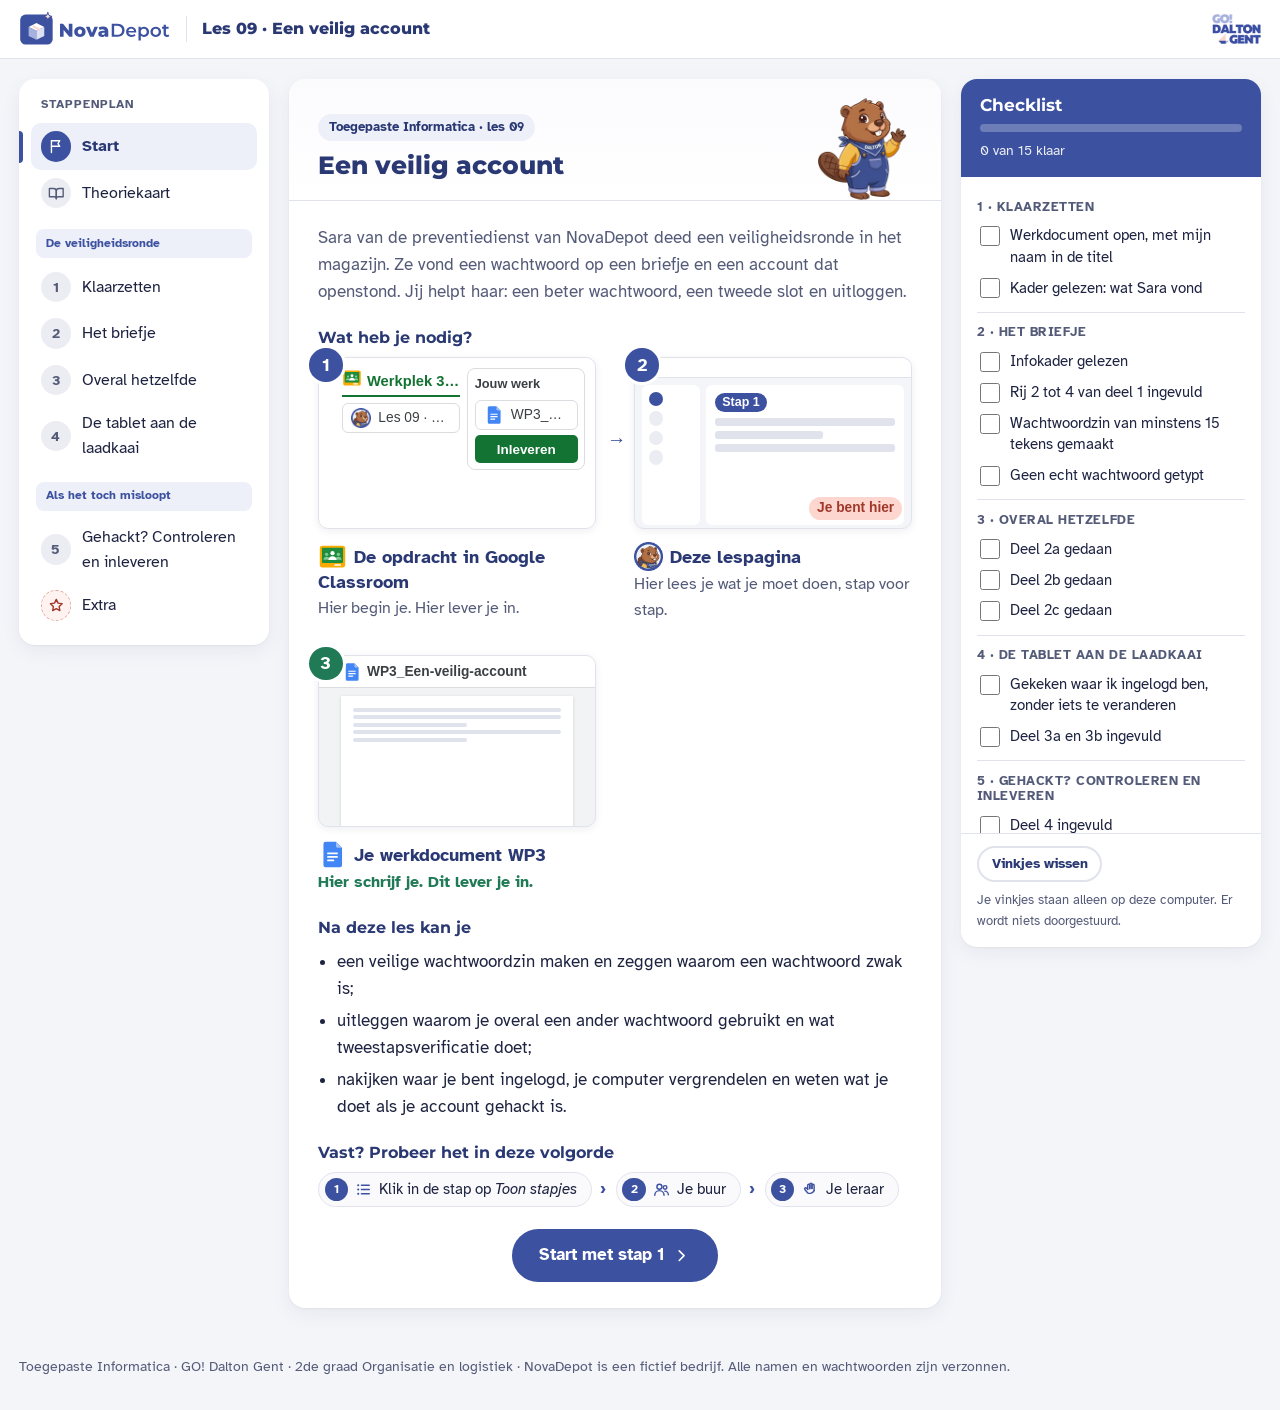
==== index.html @ 4d80589d "Nagelezen: ander voorbeeld van een wachtwoordzin, hebt/bent, tip als Google het wachtwoord opnieuw v" ====
<!DOCTYPE html>
<html lang="nl-BE">
<head>
  <meta charset="UTF-8">
  <meta name="viewport" content="width=device-width, initial-scale=1">
  <title>Lespagina · Les 09 · Een veilig account · NovaDepot</title>
  <link rel="icon" href="assets/logos/lespagina-icon.png" type="image/png">
  <link rel="stylesheet" href="css/style.css">
</head>
<body data-storage="novadepot_account_v1_" data-modus-start="stap" data-laatste-stap="5" data-ai-hulp="uit">

<!-- Pictogrammen: eenvoudige lijntekeningen, eigen werk. Gebruik: een svg met class "ic" en daarin use met href naar het symbool. -->
<svg xmlns="http://www.w3.org/2000/svg" style="display:none">
  <symbol id="i-flag" viewBox="0 0 24 24"><path d="M5 21V4"/><path d="M5 4h12l-2.5 4 2.5 4H5"/></symbol>
  <symbol id="i-book" viewBox="0 0 24 24"><path d="M2 5h6a4 4 0 0 1 4 4v11a3 3 0 0 0-3-3H2z"/><path d="M22 5h-6a4 4 0 0 0-4 4v11a3 3 0 0 1 3-3h7z"/></symbol>
  <symbol id="i-check" viewBox="0 0 24 24"><path d="M5 12.5l4.5 4.5L19 7.5"/></symbol>
  <symbol id="i-check-circle" viewBox="0 0 24 24"><circle cx="12" cy="12" r="9"/><path d="M8 12.5l2.7 2.7L16 10"/></symbol>
  <symbol id="i-list" viewBox="0 0 24 24"><path d="M9 6h11M9 12h11M9 18h11"/><path d="M4.5 6h.01M4.5 12h.01M4.5 18h.01" stroke-width="3"/></symbol>
  <symbol id="i-bulb" viewBox="0 0 24 24"><path d="M9 18h6M10 21h4"/><path d="M12 3a6 6 0 0 0-4 10.5c.7.7 1 1.5 1 2.5h6c0-1 .3-1.8 1-2.5A6 6 0 0 0 12 3z"/></symbol>
  <symbol id="i-alert" viewBox="0 0 24 24"><path d="M12 3.5l9.5 17h-19z"/><path d="M12 10v4.5M12 17.5h.01"/></symbol>
  <symbol id="i-help" viewBox="0 0 24 24"><circle cx="12" cy="12" r="9"/><path d="M9.6 9.3a2.5 2.5 0 1 1 3.4 2.5c-.6.3-1 .8-1 1.5v.4M12 17h.01"/></symbol>
  <symbol id="i-monitor" viewBox="0 0 24 24"><rect x="3" y="4" width="18" height="12" rx="2"/><path d="M8 20h8M12 16v4"/></symbol>
  <symbol id="i-folder" viewBox="0 0 24 24"><path d="M3 6.5A1.5 1.5 0 0 1 4.5 5H9l2 2h8.5A1.5 1.5 0 0 1 21 8.5v10a1.5 1.5 0 0 1-1.5 1.5h-15A1.5 1.5 0 0 1 3 18.5z"/></symbol>
  <symbol id="i-doc" viewBox="0 0 24 24"><path d="M6 3h8l4 4v14H6z"/><path d="M14 3v4h4M9 12h6M9 16h6"/></symbol>
  <symbol id="i-download" viewBox="0 0 24 24"><path d="M12 3v12M7 10l5 5 5-5M4 20h16"/></symbol>
  <symbol id="i-send" viewBox="0 0 24 24"><path d="M12 15V3M7 8l5-5 5 5"/><path d="M4 14v6h16v-6"/></symbol>
  <symbol id="i-pen" viewBox="0 0 24 24"><path d="M4 20h4L19 9l-4-4L4 16z"/><path d="M13 7l4 4"/></symbol>
  <symbol id="i-layers" viewBox="0 0 24 24"><path d="M12 3l9 5-9 5-9-5z"/><path d="M3 13l9 5 9-5"/></symbol>
  <symbol id="i-chat" viewBox="0 0 24 24"><path d="M4 5h16v11H9l-5 4z"/></symbol>
  <symbol id="i-star" viewBox="0 0 24 24"><path d="M12 3.5l2.6 5.4 5.9.8-4.3 4.1 1 5.9L12 16.9l-5.2 2.8 1-5.9-4.3-4.1 5.9-.8z"/></symbol>
  <symbol id="i-link" viewBox="0 0 24 24"><path d="M10 14a4 4 0 0 0 5.7 0l3-3a4 4 0 0 0-5.7-5.7l-1 1"/><path d="M14 10a4 4 0 0 0-5.7 0l-3 3a4 4 0 0 0 5.7 5.7l1-1"/></symbol>
  <symbol id="i-spark" viewBox="0 0 24 24"><path d="M11 3l1.9 5.1L18 10l-5.1 1.9L11 17l-1.9-5.1L4 10l5.1-1.9z"/><path d="M18.5 14.5l.8 2.2 2.2.8-2.2.8-.8 2.2-.8-2.2-2.2-.8 2.2-.8z"/></symbol>
  <symbol id="i-hand" viewBox="0 0 24 24"><path d="M8 12V6a1.5 1.5 0 0 1 3 0v5"/><path d="M11 10.5V4.5a1.5 1.5 0 0 1 3 0v6"/><path d="M14 10.5V6a1.5 1.5 0 0 1 3 0v7.5"/><path d="M8 11.5l-1.5-1.5a1.6 1.6 0 0 0-2.3 2.3l3.6 4.2A6.5 6.5 0 0 0 17 13.5"/></symbol>
  <symbol id="i-users" viewBox="0 0 24 24"><circle cx="9" cy="8" r="3.5"/><path d="M2.5 20a6.5 6.5 0 0 1 13 0"/><circle cx="17" cy="9" r="2.5"/><path d="M16.5 14.2a5 5 0 0 1 5 5"/></symbol>
  <symbol id="i-left" viewBox="0 0 24 24"><path d="M15 6l-6 6 6 6"/></symbol>
  <symbol id="i-right" viewBox="0 0 24 24"><path d="M9 6l6 6-6 6"/></symbol>
  <symbol id="i-calendar" viewBox="0 0 24 24"><rect x="3.5" y="5" width="17" height="15" rx="2"/><path d="M8 3v4M16 3v4M3.5 10h17"/></symbol>
  <symbol id="i-hash" viewBox="0 0 24 24"><path d="M9.5 4L7.5 20M16.5 4l-2 16M4 9h16M3.5 15h16"/></symbol>
  <symbol id="i-sort" viewBox="0 0 24 24"><path d="M4 7h9M4 12h6M4 17h3"/><path d="M17 5v14M14 16l3 3 3-3"/></symbol>
  <symbol id="i-info" viewBox="0 0 24 24"><circle cx="12" cy="12" r="9"/><path d="M12 11v5.5M12 7.6h.01"/></symbol>
  <symbol id="i-lock" viewBox="0 0 24 24"><rect x="5" y="11" width="14" height="9" rx="2"/><path d="M8 11V8a4 4 0 0 1 8 0v3"/></symbol>
</svg>

<div class="teacher-banner">Leraarweergave: de roze kaders tonen waar je een screenshot kan plaatsen. Leerlingen zien die kaders niet.</div>

<header class="topbar">
  <div class="topbar-inner">
    <a class="brand" href="index.html" title="Naar het begin van de les">
      <img src="assets/novadepot-logo.svg" alt="NovaDepot">
      <span class="brand-lesson">Les 09 · Een veilig account</span>
    </a>
    <span class="topbar-spacer"></span>
    <img class="dalton-mark" src="assets/dalton-gent-logo.png" alt="GO! Dalton Gent">
  </div>
</header>

<div class="layout">

  <!-- ============ LINKS: de route ============ -->
  <nav class="route" aria-label="Stappenplan">
    <p class="route-title">Stappenplan</p>
    <button class="nav-btn" type="button" data-step="start"><span class="nav-num"><svg class="ic" aria-hidden="true"><use href="#i-flag"/></svg></span><span class="nav-lbl">Start</span></button>
    <button class="nav-btn" type="button" data-step="theorie"><span class="nav-num"><svg class="ic" aria-hidden="true"><use href="#i-book"/></svg></span><span class="nav-lbl">Theoriekaart</span></button>

    <p class="route-group">De veiligheidsronde</p>
    <button class="nav-btn" type="button" data-step="1"><span class="nav-num"><span class="nav-n">1</span><svg class="ic nav-check" aria-hidden="true"><use href="#i-check"/></svg></span><span class="nav-lbl">Klaarzetten</span></button>
    <button class="nav-btn" type="button" data-step="2"><span class="nav-num"><span class="nav-n">2</span><svg class="ic nav-check" aria-hidden="true"><use href="#i-check"/></svg></span><span class="nav-lbl">Het briefje</span></button>
    <button class="nav-btn" type="button" data-step="3"><span class="nav-num"><span class="nav-n">3</span><svg class="ic nav-check" aria-hidden="true"><use href="#i-check"/></svg></span><span class="nav-lbl">Overal hetzelfde</span></button>
    <button class="nav-btn" type="button" data-step="4"><span class="nav-num"><span class="nav-n">4</span><svg class="ic nav-check" aria-hidden="true"><use href="#i-check"/></svg></span><span class="nav-lbl">De tablet aan de laadkaai</span></button>

    <p class="route-group">Als het toch misloopt</p>
    <button class="nav-btn" type="button" data-step="5"><span class="nav-num"><span class="nav-n">5</span><svg class="ic nav-check" aria-hidden="true"><use href="#i-check"/></svg></span><span class="nav-lbl">Gehackt? Controleren en inleveren</span></button>
    <button class="nav-btn extra" type="button" data-step="extra"><span class="nav-num"><svg class="ic" aria-hidden="true"><use href="#i-star"/></svg></span><span class="nav-lbl">Extra</span></button>
  </nav>

  <!-- ============ MIDDEN: één stap tegelijk ============ -->
  <main id="main">

    <!-- ===== START ===== -->
    <section class="pane" id="pane-start" aria-labelledby="h-start">
      <article class="card">
        <header class="card-head met-mascotte">
          <div>
            <div class="tags"><span class="tag tag-where">Toegepaste Informatica · les 09</span></div>
            <h1 id="h-start">Een veilig account</h1>
          </div>
          <img class="mascotte-kop" src="assets/mascotte/dalton_welkom.webp" alt="" width="120" height="120">
        </header>
        <div class="card-body">
          <p class="intro">Sara van de preventiedienst van NovaDepot deed een veiligheidsronde in het magazijn. Ze vond een wachtwoord op een briefje en een account dat openstond. Jij helpt haar: een beter wachtwoord, een tweede slot en uitloggen.</p>

          <h2 class="sec">Wat heb je nodig?</h2>
          <ol class="nodig">
            <li class="nodig-item">
              <div class="mock mock-opdracht" aria-hidden="true">
                <div class="mo-midden">
                  <div class="mo-titel"><img class="logo" src="assets/logos/classroom.svg" alt="">Werkplek 3 — Een veilig account</div>
                  <div class="mo-chip"><img class="logo" src="assets/logos/lespagina.webp" alt=""><span>Les 09 · Een veilig account</span></div>
                </div>
                <div class="mo-werk">
                  <div class="mo-werk-kop">Jouw werk</div>
                  <div class="mo-chip"><img class="logo" src="assets/logos/docs.svg" alt=""><span>WP3_Een-veilig-account</span></div>
                  <div class="mo-knop">Inleveren</div>
                </div>
              </div>
              <p class="nodig-naam"><img class="logo" src="assets/logos/classroom.svg" alt="">De opdracht in Google Classroom</p>
              <p class="nodig-uitleg">Hier begin je. Hier lever je in.</p>
            </li>
            <li class="nodig-item">
              <div class="mock mock-lespagina" aria-hidden="true">
                <div class="ml-balk"></div>
                <div class="ml-midden">
                  <div class="ml-route"><span></span><span></span><span></span><span></span></div>
                  <div class="ml-stap"><span class="ml-tag">Stap 1</span><span class="ml-lijn"></span><span class="ml-lijn kort"></span><span class="ml-lijn"></span></div>
                </div>
                <div class="ml-hier">Je bent hier</div>
              </div>
              <p class="nodig-naam"><img class="logo" src="assets/logos/lespagina.webp" alt="">Deze lespagina</p>
              <p class="nodig-uitleg">Hier lees je wat je moet doen, stap voor stap.</p>
            </li>
            <li class="nodig-item inleveren">
              <div class="mock mock-werkdocument" aria-hidden="true">
                <div class="mw-balk"><img class="logo" src="assets/logos/docs.svg" alt="">WP3_Een-veilig-account</div>
                <div class="mw-blad"><div class="mw-tekst"><span></span><span></span><span class="kort"></span><span></span><span class="kort"></span></div></div>
              </div>
              <p class="nodig-naam"><img class="logo" src="assets/logos/docs.svg" alt="">Je werkdocument WP3</p>
              <p class="nodig-uitleg">Hier schrijf je. Dit lever je in.</p>
            </li>
          </ol>

          <h2 class="sec">Na deze les kan je</h2>
          <ul class="doelen">
            <li>een veilige wachtwoordzin maken en zeggen waarom een wachtwoord zwak is;</li>
            <li>uitleggen waarom je overal een ander wachtwoord gebruikt en wat tweestapsverificatie doet;</li>
            <li>nakijken waar je bent ingelogd, je computer vergrendelen en weten wat je doet als je account gehackt is.</li>
          </ul>

          <h2 class="sec">Vast? Probeer het in deze volgorde</h2>
          <ol class="vast">
            <li><svg class="ic" aria-hidden="true"><use href="#i-list"/></svg><span>Klik in de stap op <em>Toon stapjes</em></span></li>
            <li><svg class="ic" aria-hidden="true"><use href="#i-users"/></svg><span>Je buur</span></li>
            <li class="ai-hulp"><svg class="ic" aria-hidden="true"><use href="#i-spark"/></svg><span>AI-hulp in de opdracht</span></li>
            <li><svg class="ic" aria-hidden="true"><use href="#i-hand"/></svg><span>Je leraar</span></li>
          </ol>

          <p class="start-cta"><button class="btn btn-primary" type="button" data-goto="1">Start met stap 1 <svg class="ic" aria-hidden="true"><use href="#i-right"/></svg></button></p>
        </div>
      </article>
    </section>

    <!-- ===== THEORIEKAART ===== -->
    <section class="pane" id="pane-theorie" aria-labelledby="h-theorie">
      <article class="card">
        <header class="card-head">
          <div class="tags"><span class="tag tag-where">Spiekbriefje</span></div>
          <h2 id="h-theorie">Theoriekaart</h2>
        </header>
        <div class="card-body">
          <p class="intro">Alles op één plek. Kom hier terug als je iets niet meer weet.</p>

          <div class="t-grid">
            <section class="t-card">
              <h3><svg class="ic" aria-hidden="true"><use href="#i-layers"/></svg>Zo werkt elke les</h3>
              <ul>
                <li>Je start in Classroom, bij de opdracht van vandaag.</li>
                <li>In de opdracht staan de lespagina en je werkdocument.</li>
                <li>Klaar? Klik in de opdracht op <span class="ui">Inleveren</span>.</li>
              </ul>
            </section>
            <section class="t-card">
              <h3><svg class="ic" aria-hidden="true"><use href="#i-lock"/></svg>Een sterk wachtwoord</h3>
              <ul>
                <li>Minstens <strong>15 tekens</strong>. Lang is sterker dan ingewikkeld.</li>
                <li>Geen naam, bedrijf, geboortejaar of jaartal: dat probeert een computer eerst.</li>
                <li>Een pincode van 4 cijfers heeft 10 000 mogelijkheden. Een computer probeert ze meteen allemaal.</li>
              </ul>
            </section>
            <section class="t-card">
              <h3><svg class="ic" aria-hidden="true"><use href="#i-pen"/></svg>Een wachtwoordzin maken</h3>
              <p>Een rare zin die alleen jij kent, van minstens <strong>4 woorden</strong>, met een cijfer of teken.</p>
              <ul>
                <li><code>7 blauwe heftrucks eten soep!</code> (29 tekens: 4 woorden, een cijfer en een teken)</li>
                <li>4 woorden uit 10 000 woorden zijn er een 1 met 16 nullen.</li>
                <li>Gebruik nooit een voorbeeld uit een les als echt wachtwoord.</li>
              </ul>
            </section>
            <section class="t-card">
              <h3><svg class="ic" aria-hidden="true"><use href="#i-users"/></svg>Overal een ander wachtwoord</h3>
              <ul>
                <li>Raakt iemand in één account, dan probeert die hetzelfde wachtwoord op je andere accounts.</li>
                <li>Een <strong>wachtwoordkluis</strong> onthoudt al je wachtwoorden. Jij onthoudt er nog één.</li>
                <li>Geef je wachtwoord aan niemand. Je typt het alleen op de echte aanmeldpagina, nooit in een document.</li>
              </ul>
            </section>
            <section class="t-card">
              <h3><svg class="ic" aria-hidden="true"><use href="#i-check-circle"/></svg>Twee sloten: tweestapsverificatie</h3>
              <p>Je bewijst op twee verschillende manieren wie je bent.</p>
              <ul>
                <li>iets wat je <strong>weet</strong>: wachtwoord, pincode</li>
                <li>iets wat je <strong>hebt</strong>: een code op je gsm</li>
                <li>iets wat je <strong>bent</strong>: vingerafdruk, gezicht</li>
              </ul>
            </section>
            <section class="t-card">
              <h3><svg class="ic" aria-hidden="true"><use href="#i-monitor"/></svg>Een gedeelde computer</h3>
              <ul>
                <li><strong>Log uit</strong> als je klaar bent op een computer die ook van anderen is.</li>
                <li>Even weg? <span class="key">Windows</span> + <span class="key">L</span> zet je computer op slot.</li>
                <li>Een tabblad sluiten is geen uitloggen: je blijft aangemeld.</li>
              </ul>
            </section>
            <section class="t-card">
              <h3><svg class="ic" aria-hidden="true"><use href="#i-hand"/></svg>Waar ben ik ingelogd?</h3>
              <ul>
                <li>Ga naar <strong>google.com/devices</strong>: onder <span class="ui">Je apparaten</span> zie je je toestellen.</li>
                <li>Een toestel dat niet van jou is? Klik erop › <span class="ui">Uitloggen</span>.</li>
              </ul>
            </section>
            <section class="t-card">
              <h3><svg class="ic" aria-hidden="true"><use href="#i-alert"/></svg>Gehackt?</h3>
              <ul>
                <li>Verander <strong>meteen</strong> je wachtwoord. Ook dat van je andere accounts.</li>
                <li>Zet tweestapsverificatie aan.</li>
                <li>Werkaccount? Verwittig meteen je werkgever.</li>
              </ul>
            </section>
            <section class="t-card wide">
              <h3><svg class="ic" aria-hidden="true"><use href="#i-chat"/></svg>Woorden</h3>
              <table class="t-rows">
                <tr><th>wachtwoordzin</th><td>een lang wachtwoord dat een zin is. Safeonweb zegt <em>wachtzin</em>.</td></tr>
                <tr><th>tweestapsverificatie</th><td>op twee manieren bewijzen wie je bent</td></tr>
                <tr><th>wachtwoordkluis</th><td>een programma dat al je wachtwoorden bewaart</td></tr>
                <tr><th>uitloggen</th><td>je account op een toestel afsluiten</td></tr>
                <tr><th>vergrendelen</th><td>je computer op slot zetten tot je weer aanmeldt</td></tr>
                <tr><th>gehackt</th><td>iemand anders raakte in je account</td></tr>
              </table>
            </section>

            <section class="t-card wide warn">
              <h3><svg class="ic" aria-hidden="true"><use href="#i-alert"/></svg>Veelgemaakte fouten</h3>
              <ul>
                <li>Een voorbeeld uit een les gebruiken als echt wachtwoord.</li>
                <li>Twee wachtwoorden na elkaar aanzien voor tweestapsverificatie: dat is twee keer iets wat je weet.</li>
                <li>Een tabblad sluiten en denken dat je uitgelogd bent.</li>
                <li>Je wachtwoord delen met een vriend. Bijna 2 op de 3 Vlaamse jongeren deden dat het voorbije jaar.</li>
              </ul>
            </section>
          </div>
        </div>
      </article>
    </section>

    <!-- ===== STAP 1 ===== -->
    <section class="pane" id="pane-1" aria-labelledby="h-1">
      <article class="card">
        <header class="card-head">
          <div class="tags"><span class="tag tag-step">Stap 1</span><span class="tag tag-where"><img class="logo" src="assets/logos/docs.svg" alt=""> Werkdocument</span></div>
          <h2 id="h-1">Klaarzetten</h2>
        </header>
        <div class="card-body">
          <p class="intro">Je opent je werkdocument en leest wat Sara vond.</p>
          <div class="todo-box">
            <div class="todo-head"><h3><svg class="ic" aria-hidden="true"><use href="#i-list"/></svg> Wat moet je doen?</h3><div class="modus" role="group" aria-label="Hoe wil je de uitleg?"><button type="button" class="modus-btn" data-modus="stap" aria-pressed="true">Stap voor stap</button><button type="button" class="modus-btn" data-modus="kort" aria-pressed="false">Kort</button></div></div>
            <ol class="doe">
              <li><details class="stapjes" open><summary><span class="doe-tekst">Open je werkdocument <strong>WP3_Een-veilig-account</strong>.</span><span class="stapjes-knop" aria-hidden="true"></span></summary>
                <ol class="klein">
                  <li><p>Kijk in je opdracht in <strong class="met-logo"><img class="logo" src="assets/logos/classroom.svg" alt="">Google Classroom</strong> rechts, bij <strong>Jouw werk</strong>.</p><div class="mock mock-opdracht mini-mock" role="img" aria-label="Tekening van de opdracht in Google Classroom. Rechts het vak Jouw werk, in een rood kader."><div class="mo-midden"><div class="mo-titel"><img class="logo" src="assets/logos/classroom.svg" alt="">Werkplek 3 — Een veilig account</div><div class="mo-chip"><img class="logo" src="assets/logos/lespagina.webp" alt=""><span>Lespagina · Les 09</span></div></div><div class="mo-werk wijs"><div class="mo-werk-kop">Jouw werk</div><div class="mo-chip"><img class="logo" src="assets/logos/docs.svg" alt=""><span>WP3_Een-veilig-account</span></div><div class="mo-knop">Inleveren</div></div></div></li>
                  <li><p>Klik op <strong>WP3_Een-veilig-account</strong>. Jouw naam staat in de titel.</p><div class="mock mock-opdracht mini-mock" role="img" aria-label="Tekening van de opdracht. Bij Jouw werk staat het werkdocument WP3 in een rood kader."><div class="mo-midden"><div class="mo-titel"><img class="logo" src="assets/logos/classroom.svg" alt="">Werkplek 3 — Een veilig account</div><div class="mo-chip"><img class="logo" src="assets/logos/lespagina.webp" alt=""><span>Lespagina · Les 09</span></div></div><div class="mo-werk"><div class="mo-werk-kop">Jouw werk</div><div class="mo-chip wijs"><img class="logo" src="assets/logos/docs.svg" alt=""><span>WP3_Een-veilig-account</span></div><div class="mo-knop">Inleveren</div></div></div></li>
                </ol>
              </details></li>
              <li><span class="doe-tekst">Lees het kader bovenaan je werkdocument: wat vond Sara?</span><span class="sub">Het zijn drie dingen. Je gebruikt ze in de volgende stappen.</span></li>
            </ol>
          </div>
          <div class="tip"><svg class="ic" aria-hidden="true"><use href="#i-bulb"/></svg><p><strong>Staat jouw naam niet in de titel?</strong> Dan opende je niet je eigen kopie. Klik in je opdracht rechts, bij <em>Jouw werk</em>.</p></div>
        </div>
        <footer class="card-nav">
          <button class="btn" type="button" data-goto="start"><svg class="ic" aria-hidden="true"><use href="#i-left"/></svg> Start</button>
          <button class="btn btn-primary" type="button" data-goto="2">Stap 2 <svg class="ic" aria-hidden="true"><use href="#i-right"/></svg></button>
        </footer>
      </article>
    </section>

    <!-- ===== STAP 2 ===== -->
    <section class="pane" id="pane-2" aria-labelledby="h-2">
      <article class="card">
        <header class="card-head">
          <div class="tags"><span class="tag tag-step">Stap 2</span><span class="tag tag-where"><img class="logo" src="assets/logos/docs.svg" alt=""> Werkdocument, deel 1</span></div>
          <h2 id="h-2">Het briefje</h2>
        </header>
        <div class="card-body">
          <p class="intro">Sara vond een wachtwoord op een briefje. Jij beoordeelt wachtwoorden en maakt er zelf een dat wel veilig is.</p>
          <div class="todo-box">
            <div class="todo-head"><h3><svg class="ic" aria-hidden="true"><use href="#i-list"/></svg> Wat moet je doen?</h3><div class="modus" role="group" aria-label="Hoe wil je de uitleg?"><button type="button" class="modus-btn" data-modus="stap" aria-pressed="true">Stap voor stap</button><button type="button" class="modus-btn" data-modus="kort" aria-pressed="false">Kort</button></div></div>
            <ol class="doe">
              <li><span class="doe-tekst">Lees het infokader hieronder.</span><span class="sub">Je leest eerst. Daarna beoordeel je wachtwoorden.</span></li>
              <li><details class="stapjes" open><summary><span class="doe-tekst">Vul de tabel van <strong>deel 1</strong> in.</span><span class="stapjes-knop" aria-hidden="true"></span></summary>
                <ol class="klein">
                  <li><p>Kijk naar het briefje op de magazijn-pc. Rij 1 van de tabel is al ingevuld: dat deden we samen.</p><div class="teken-scherm" role="img" aria-label="Tekening van het scherm van de magazijn-pc. Op het scherm kleeft een geel briefje met het wachtwoord Nova2026!"><div class="ts-beeld"><div class="ts-venster"><span></span><span class="kort"></span><span></span></div><div class="ts-briefje wijs">Nova2026!</div></div><div class="ts-voet"></div><div class="ts-voet2"></div></div></li>
                  <li><p>Typ bij rij 2, 3 en 4 in het lichtblauwe vak: <strong>ja</strong> of <strong>nee</strong>.</p><table class="teken-wd" role="img" aria-label="Tekening van de tabel in deel 1. Rij 1, Nova2026! met nee en een reden, is al ingevuld. In de andere rijen staan lichtblauwe vakken."><tr><th>Wachtwoord</th><th>Veilig?</th><th>Waarom?</th></tr><tr><td>Nova2026!</td><td class="grijs">nee</td><td class="grijs">Te kort: 9 tekens …</td></tr><tr><td>tompeeters</td><td class="vak wijs"></td><td class="vak breed wijs"></td></tr></table></li>
                  <li><p>Typ bij <strong>Waarom?</strong> één reden.</p><table class="teken-wd" role="img" aria-label="Tekening van de tabel in deel 1. Rij 1 is al ingevuld. In de andere rijen staat bij Waarom een lichtblauw vak."><tr><th>Wachtwoord</th><th>Veilig?</th><th>Waarom?</th></tr><tr><td>Nova2026!</td><td class="grijs">nee</td><td class="grijs">Te kort: 9 tekens …</td></tr><tr><td>tompeeters</td><td class="vak wijs"></td><td class="vak breed wijs"></td></tr></table></li>
                </ol>
              </details></li>
              <li><details class="stapjes" open><summary><span class="doe-tekst">Maak je eigen <strong>wachtwoordzin</strong> voor de magazijn-pc.</span><span class="stapjes-knop" aria-hidden="true"></span></summary>
                <ol class="klein">
                  <li><p>Bedenk een rare zin van minstens 4 woorden, met een cijfer of teken.</p></li>
                  <li><p>Typ de zin in het lichtblauwe vak onder de tabel.</p><table class="teken-wd" role="img" aria-label="Tekening van het lichtblauwe vak onder de tabel, in een rood kader."><tr><td class="vak breed wijs" style="min-width:260px;height:34px"></td></tr></table></li>
                  <li><p>Tel de tekens. Spaties en tekens tellen mee. Minstens 15?</p><div class="teken-ui" role="img" aria-label="Tekening: de zin 7 blauwe heftrucks eten soep! met daarnaast het aantal tekens, 29."><span class="t-veld"><code>7 blauwe heftrucks eten soep!</code></span><span class="t-grijs">29 tekens</span></div></li>
                </ol>
              </details><span class="sub">Gebruik nooit een voorbeeld uit een les als echt wachtwoord: dat kent de hele klas. Typ nooit een echt wachtwoord, ook niet in je werkdocument.</span></li>
            </ol>
          </div>
          <div class="info" role="group" aria-labelledby="info-sterk">
            <div class="info-kop"><svg class="ic" aria-hidden="true"><use href="#i-info"/></svg><span class="info-soort">Info</span><h3 id="info-sterk">Een sterk wachtwoord</h3><span class="info-bij">bij deel 1</span></div>
            <div class="info-body">
              <ul>
                <li>Een sterk wachtwoord is <strong>lang</strong>: minstens 15 tekens.</li>
                <li>Lang is sterker dan ingewikkeld: elk teken erbij geeft veel meer mogelijkheden. Een pincode van 4 cijfers heeft 10 000 mogelijkheden, en een computer probeert ze meteen allemaal. 4 woorden uit 10 000 woorden zijn er een 1 met 16 nullen.</li>
                <li>Een computer probeert eerst een naam, de naam van een bedrijf, een geboortejaar of een jaartal.</li>
                <li>Moeilijk te onthouden? Maak een <strong>wachtwoordzin</strong>: een rare zin van minstens 4 woorden, met een cijfer of teken. Alleen jij kent hem.</li>
              </ul>
            </div>
          </div>
          <div class="tip"><svg class="ic" aria-hidden="true"><use href="#i-bulb"/></svg><p><strong>Telt je wachtwoordzin minder dan 15 tekens?</strong> Voeg een woord toe. Spaties en tekens tellen mee.</p></div>
        </div>
        <footer class="card-nav">
          <button class="btn" type="button" data-goto="1"><svg class="ic" aria-hidden="true"><use href="#i-left"/></svg> Stap 1</button>
          <button class="btn btn-primary" type="button" data-goto="3">Stap 3 <svg class="ic" aria-hidden="true"><use href="#i-right"/></svg></button>
        </footer>
      </article>
    </section>

    <!-- ===== STAP 3 ===== -->
    <section class="pane" id="pane-3" aria-labelledby="h-3">
      <article class="card">
        <header class="card-head">
          <div class="tags"><span class="tag tag-step">Stap 3</span><span class="tag tag-where"><img class="logo" src="assets/logos/docs.svg" alt=""> Werkdocument, deel 2</span></div>
          <h2 id="h-3">Overal hetzelfde</h2>
        </header>
        <div class="card-body">
          <p class="intro">Tom gebruikt het wachtwoord van het briefje ook voor zijn e-mail. Wat is daar mis mee, en wat helpt?</p>
          <div class="todo-box">
            <div class="todo-head"><h3><svg class="ic" aria-hidden="true"><use href="#i-list"/></svg> Wat moet je doen?</h3><div class="modus" role="group" aria-label="Hoe wil je de uitleg?"><button type="button" class="modus-btn" data-modus="stap" aria-pressed="true">Stap voor stap</button><button type="button" class="modus-btn" data-modus="kort" aria-pressed="false">Kort</button></div></div>
            <ol class="doe">
              <li><span class="doe-tekst">Lees de twee infokaders hieronder.</span><span class="sub">Ze staan in de volgorde van de vragen.</span></li>
              <li><details class="stapjes" open><summary><span class="doe-tekst">Doe <strong>deel 2a</strong>.</span><span class="stapjes-knop" aria-hidden="true"></span></summary>
                <ol class="klein">
                  <li><p>Lees de vraag over Tom en zijn e-mail.</p></li>
                  <li><p>Typ een <strong>x</strong> in het lichtblauwe vak naast één antwoord.</p><table class="teken-wd" role="img" aria-label="Tekening van een tabel met antwoorden. Links een lichtblauw vak in een rood kader, rechts het antwoord."><tr><th>Een x bij</th><th>Antwoord</th></tr><tr><td class="vak wijs"></td><td>een antwoord</td></tr><tr><td class="vak"></td><td>een ander antwoord</td></tr></table></li>
                </ol>
              </details></li>
              <li><span class="doe-tekst">Doe <strong>deel 2b</strong>: weet, hebt of bent?</span><span class="sub">Rij 1 is al ingevuld. Typ in de andere rijen: iets wat je weet, hebt of bent.</span></li>
              <li><span class="doe-tekst">Doe <strong>deel 2c</strong>: typ je uitleg in het vak.</span><span class="sub">Eén of twee zinnen is genoeg.</span></li>
            </ol>
          </div>
          <div class="info" role="group" aria-labelledby="info-ander">
            <div class="info-kop"><svg class="ic" aria-hidden="true"><use href="#i-info"/></svg><span class="info-soort">Info</span><h3 id="info-ander">Overal een ander wachtwoord</h3><span class="info-bij">bij deel 2a</span></div>
            <div class="info-body">
              <ul>
                <li>Raakt iemand in één account, dan probeert die hetzelfde wachtwoord op je andere accounts.</li>
                <li>Een <strong>wachtwoordkluis</strong> onthoudt al je wachtwoorden voor jou. Jij onthoudt er nog één.</li>
              </ul>
            </div>
          </div>
          <div class="info" role="group" aria-labelledby="info-sloten">
            <div class="info-kop"><svg class="ic" aria-hidden="true"><use href="#i-info"/></svg><span class="info-soort">Info</span><h3 id="info-sloten">Twee sloten op de deur: tweestapsverificatie</h3><span class="info-bij">bij deel 2b en 2c</span></div>
            <div class="info-body">
              <ul>
                <li>Je bewijst op <strong>twee manieren</strong> wie je bent.</li>
                <li>Er zijn drie soorten bewijs:</li>
              </ul>
              <table class="info-tabel">
                <tr><th>iets wat je <strong>weet</strong></th><td>een wachtwoord, een pincode</td></tr>
                <tr><th>iets wat je <strong>hebt</strong></th><td>een code op je gsm</td></tr>
                <tr><th>iets wat je <strong>bent</strong></th><td>je vingerafdruk, je gezicht</td></tr>
              </table>
              <ul style="margin-top:.6rem"><li>Ook itsme is tweestapsverificatie.</li></ul>
            </div>
          </div>
          <div class="tip"><svg class="ic" aria-hidden="true"><use href="#i-bulb"/></svg><p><strong>Twee wachtwoorden na elkaar?</strong> Dat is geen tweestapsverificatie: het is twee keer iets wat je <em>weet</em>.</p></div>
        </div>
        <footer class="card-nav">
          <button class="btn" type="button" data-goto="2"><svg class="ic" aria-hidden="true"><use href="#i-left"/></svg> Stap 2</button>
          <button class="btn btn-primary" type="button" data-goto="4">Stap 4 <svg class="ic" aria-hidden="true"><use href="#i-right"/></svg></button>
        </footer>
      </article>
    </section>

    <!-- ===== STAP 4 ===== -->
    <section class="pane" id="pane-4" aria-labelledby="h-4">
      <article class="card">
        <header class="card-head">
          <div class="tags"><span class="tag tag-step">Stap 4</span><span class="tag tag-where"><svg class="ic" aria-hidden="true"><use href="#i-lock"/></svg> Google-account</span><span class="tag tag-where"><img class="logo" src="assets/logos/docs.svg" alt=""> Werkdocument, deel 3</span></div>
          <h2 id="h-4">De tablet aan de laadkaai</h2>
        </header>
        <div class="card-body">
          <p class="intro">Het account van Tom stond nog open op de tablet. Jij kijkt in je eigen Google-account waar jij bent ingelogd.</p>
          <div class="todo-box">
            <div class="todo-head"><h3><svg class="ic" aria-hidden="true"><use href="#i-list"/></svg> Wat moet je doen?</h3><div class="modus" role="group" aria-label="Hoe wil je de uitleg?"><button type="button" class="modus-btn" data-modus="stap" aria-pressed="true">Stap voor stap</button><button type="button" class="modus-btn" data-modus="kort" aria-pressed="false">Kort</button></div></div>
            <ol class="doe">
              <li><details class="stapjes" open><summary><span class="doe-tekst">Bekijk waar <strong>jij</strong> bent ingelogd.</span><span class="stapjes-knop" aria-hidden="true"></span></summary>
                <ol class="klein">
                  <li><p>Klik op deze knop: <a class="btn btn-primary btn-dl" href="https://google.com/devices" target="_blank" rel="noopener"><svg class="ic" aria-hidden="true"><use href="#i-link"/></svg> Waar ben ik ingelogd?</a><span class="sub">Er opent een nieuw tabblad met je Google-account.</span></p></li>
                  <li><p>Kijk naar <strong>Je apparaten</strong>: de computers en toestellen waarop je bent of onlangs was ingelogd. De computer van vandaag staat erbij.</p><div class="teken-dev wijs" role="img" aria-label="Tekening van de lijst Je apparaten op google.com/devices: een computer die Deze computer heet, een andere computer en een telefoon. De namen en plaatsen zijn afgedekt. De lijst staat in een rood kader."><div class="td-kop">Je apparaten</div><div class="td-rij"><span class="td-ic"></span><span class="td-tekst"><i></i><i class="kort"></i></span><span class="td-nu">Deze computer</span></div><div class="td-rij"><span class="td-ic"></span><span class="td-tekst"><i></i><i class="kort"></i></span><span class="td-pijl">&#8250;</span></div><div class="td-rij"><span class="td-ic tel"></span><span class="td-tekst"><i></i><i class="kort"></i></span><span class="td-pijl">&#8250;</span></div></div></li>
                  <li><p>Verander niets: je kijkt alleen.<span class="sub">Een toestel dat niet van jou is? Daar klik je op › <span class="ui">Uitloggen</span>. Vandaag verander je niets.</span></p><div class="teken-ui kolom" role="img" aria-label="Tekening: een toestel uit de lijst, met de knop Uitloggen in een rood kader."><span class="t-kop">Een tablet die niet van jou is</span><span class="t-knop tekst wijs">Uitloggen</span></div></li>
                </ol>
              </details></li>
              <li><details class="stapjes" open><summary><span class="doe-tekst">Leer hoe je een computer <strong>vergrendelt</strong>.</span><span class="stapjes-knop" aria-hidden="true"></span></summary>
                <ol class="klein">
                  <li><p>Ga je even weg van een computer die ook van anderen is? Druk op <span class="key">Windows</span> + <span class="key">L</span>.<span class="sub">Je computer gaat op slot tot je weer aanmeldt. Doe het nu niet: je leraar toonde het al.</span></p><div class="teken-ui" role="img" aria-label="Tekening: de toetsen Windows en L."><span class="key wijs">Windows</span> + <span class="key wijs">L</span><span class="t-grijs">de computer gaat op slot</span></div></li>
                </ol>
              </details></li>
              <li><span class="doe-tekst">Doe <strong>deel 3a en 3b</strong>.</span><span class="sub">Typ je antwoord in de lichtblauwe vakken.</span></li>
            </ol>
          </div>
          <div class="tip"><svg class="ic" aria-hidden="true"><use href="#i-bulb"/></svg><p><strong>Vraagt Google je wachtwoord opnieuw?</strong> Dat is normaal: zo beschermt Google je account. Staat bovenaan <strong>accounts.google.com</strong>? Typ dan je wachtwoord, zoals bij het aanmelden. Lukt het niet? Kijk naar het beeld bij stapje b en ga verder met deel 3.</p></div>
        </div>
        <footer class="card-nav">
          <button class="btn" type="button" data-goto="3"><svg class="ic" aria-hidden="true"><use href="#i-left"/></svg> Stap 3</button>
          <button class="btn btn-primary" type="button" data-goto="5">Stap 5 <svg class="ic" aria-hidden="true"><use href="#i-right"/></svg></button>
        </footer>
      </article>
    </section>

    <!-- ===== STAP 5 ===== -->
    <section class="pane" id="pane-5" aria-labelledby="h-5">
      <article class="card">
        <header class="card-head met-mascotte">
          <div>
            <div class="tags"><span class="tag tag-step">Stap 5</span><span class="tag tag-where"><svg class="ic" aria-hidden="true"><use href="#i-send"/></svg> Opdracht</span><span class="tag tag-where"><img class="logo" src="assets/logos/docs.svg" alt=""> Werkdocument, deel 4</span></div>
            <h2 id="h-5">Gehackt? Controleren en inleveren</h2>
          </div>
          <img class="mascotte-kop" src="assets/mascotte/dalton_inleveren.webp" alt="" width="120" height="120">
        </header>
        <div class="card-body">
          <p class="intro">Tom krijgt een mail over een aanmelding op een onbekend toestel. Wat doet hij? Daarna test je jezelf en lever je in.</p>
          <div class="todo-box">
            <div class="todo-head"><h3><svg class="ic" aria-hidden="true"><use href="#i-list"/></svg> Wat moet je doen?</h3><div class="modus" role="group" aria-label="Hoe wil je de uitleg?"><button type="button" class="modus-btn" data-modus="stap" aria-pressed="true">Stap voor stap</button><button type="button" class="modus-btn" data-modus="kort" aria-pressed="false">Kort</button></div></div>
            <ol class="doe">
              <li><span class="doe-tekst">Lees het infokader hieronder.</span><span class="sub">Tom kreeg een mail over een aanmelding op een onbekend toestel.</span></li>
              <li><span class="doe-tekst">Vul <strong>deel 4</strong> in.</span><span class="sub">Deel 4a: een x bij één antwoord. Deel 4b: een x bij de drie juiste.</span></li>
              <li><span class="doe-tekst">Doe de <strong>zelftest</strong> hieronder.</span><span class="sub">Er wordt niets bewaard.</span></li>
              <li><span class="doe-tekst">Loop de <strong>controletabel</strong> onderaan je werkdocument na.</span><span class="sub">Typ een x bij wat klopt. Staat er iets open? Werk het eerst af.</span></li>
              <li><details class="stapjes" open><summary><span class="doe-tekst">Lever in.</span><span class="stapjes-knop" aria-hidden="true"></span></summary>
                <ol class="klein">
                  <li><p>Klik in je opdracht in <strong class="met-logo"><img class="logo" src="assets/logos/classroom.svg" alt="">Google Classroom</strong> rechts op <span class="ui">Inleveren</span>.</p><div class="mock mock-opdracht mini-mock" role="img" aria-label="Tekening van de opdracht. Bij Jouw werk staat de knop Inleveren in een rood kader."><div class="mo-midden"><div class="mo-titel"><img class="logo" src="assets/logos/classroom.svg" alt="">Werkplek 3 — Een veilig account</div><div class="mo-chip"><img class="logo" src="assets/logos/lespagina.webp" alt=""><span>Lespagina · Les 09</span></div></div><div class="mo-werk"><div class="mo-werk-kop">Jouw werk</div><div class="mo-chip"><img class="logo" src="assets/logos/docs.svg" alt=""><span>WP3_Een-veilig-account</span></div><div class="mo-knop wijs">Inleveren</div></div></div></li>
                </ol>
              </details></li>
            </ol>
          </div>
          <div class="info" role="group" aria-labelledby="info-gehackt">
            <div class="info-kop"><svg class="ic" aria-hidden="true"><use href="#i-info"/></svg><span class="info-soort">Info</span><h3 id="info-gehackt">Is je account gehackt?</h3><span class="info-bij">bij deel 4</span></div>
            <div class="info-body">
              <ul>
                <li>Signalen: een mail over een aanmelding op een nieuw toestel, of berichten die jij niet stuurde.</li>
                <li>Kan je nog aanmelden? Verander <strong>meteen</strong> je wachtwoord, ook dat van je andere accounts, en zet tweestapsverificatie aan.</li>
                <li>Zijn werkgegevens gestolen? Verwittig meteen je werkgever.</li>
                <li>Zie je een toestel dat niet van jou is? Log daar uit.</li>
              </ul>
            </div>
          </div>
          <h3 class="quiz-kop">Zelftest: drie vragen</h3>
          <div class="quiz">
            <div class="quiz-q" data-ok="Juist: hij kent je wachtwoord, maar niet je tweede bewijs, zoals een code op je gsm of je vingerafdruk." data-nok="Nog niet. Hij kent je wachtwoord al: wat heeft hij dan nog nodig?">
              <p>1. Iemand kent jouw wachtwoord. Wat houdt hem nog tegen?</p>
              <div class="opts">
                <button type="button">Een langer wachtwoord</button>
                <button type="button" data-right>Tweestapsverificatie</button>
                <button type="button">Je tabblad sluiten</button>
              </div>
              <p class="feedback" role="status"></p>
            </div>
            <div class="quiz-q" data-ok="Juist: lang, een rare zin en geen naam of jaartal." data-nok="Nog niet. Kijk naar de lengte, en of er een naam of een jaartal in staat.">
              <p>2. Welke wachtwoordzin is het sterkst?</p>
              <div class="opts">
                <button type="button">Tom1234!</button>
                <button type="button">NovaDepot2026</button>
                <button type="button" data-right>Mijn kat eet 3 groene pallets!</button>
              </div>
              <p class="feedback" role="status"></p>
            </div>
            <div class="quiz-q" data-ok="Juist. Windows + L zet je computer op slot tot je weer aanmeldt." data-nok="Nog niet. Met je scherm uit of zonder iets te doen blijft je account open voor wie voorbijloopt.">
              <p>3. Je gaat even naar het toilet. Wat doe je met je computer in de klas?</p>
              <div class="opts">
                <button type="button" data-right>Windows + L</button>
                <button type="button">Niets, ik ben zo terug</button>
                <button type="button">Het scherm uitzetten</button>
              </div>
              <p class="feedback" role="status"></p>
            </div>
          </div>
        </div>
        <footer class="card-nav">
          <button class="btn" type="button" data-goto="4"><svg class="ic" aria-hidden="true"><use href="#i-left"/></svg> Stap 4</button>
          <button class="btn btn-primary" type="button" data-goto="extra">Extra <svg class="ic" aria-hidden="true"><use href="#i-right"/></svg></button>
        </footer>
      </article>
    </section>

    <!-- ===== EXTRA ===== -->
    <section class="pane" id="pane-extra" aria-labelledby="h-extra">
      <article class="card">
        <header class="card-head">
          <div class="tags"><span class="tag tag-extra">Extra · niet verplicht</span></div>
          <h2 id="h-extra">Voor wie klaar is</h2>
        </header>
        <div class="card-body">
          <p class="intro">Begin hier pas nadat je hebt ingeleverd. Dit schrijf je nergens op: het blijft bij jou.</p>
          <div class="todo-box">
            <h3><svg class="ic" aria-hidden="true"><use href="#i-list"/></svg> Wat kan je doen?</h3>
            <ol class="todo">
              <li><strong>De wachtwoordtest van Safeonweb.</strong> Het zijn vragen over je eigen gewoontes. Je typt er geen wachtwoord, en je antwoorden blijven bij jou.<a class="btn btn-primary btn-dl" href="https://safeonweb.be/nl/wachtwoordtest" target="_blank" rel="noopener"><svg class="ic" aria-hidden="true"><use href="#i-link"/></svg> Wachtwoordtest</a></li>
              <li><strong>Een tip voor thuis.</strong> Zet tweestapsverificatie aan op je eigen e-mail. Safeonweb zegt: begin met je e-mail. Doe dat thuis, niet op je schoolaccount.</li>
            </ol>
          </div>
        </div>
        <footer class="card-nav">
          <button class="btn" type="button" data-goto="5"><svg class="ic" aria-hidden="true"><use href="#i-left"/></svg> Stap 5</button>
          <button class="btn" type="button" data-goto="start">Naar het begin</button>
        </footer>
      </article>
    </section>

  </main>

  <!-- ============ RECHTS: de checklist ============ -->
  <aside class="checklist leeg" id="checklist" aria-labelledby="h-cl">
    <div class="cl-head">
      <h2 id="h-cl">Checklist</h2>
      <div class="cl-bar" role="progressbar" aria-label="Voortgang" aria-valuemin="0" aria-valuemax="100" aria-valuenow="0"><div class="cl-fill" id="clFill"></div></div>
      <p class="cl-count" id="clCount">0 van 0 klaar</p>
    </div>
    <div class="cl-body">
      <div class="cl-group" data-step="1"><h3>1 · Klaarzetten</h3>
        <label class="cl-item"><input type="checkbox" id="c1a"><span>Werkdocument open, met mijn naam in de titel</span></label>
        <label class="cl-item"><input type="checkbox" id="c1b"><span>Kader gelezen: wat Sara vond</span></label>
      </div>
      <div class="cl-group" data-step="2"><h3>2 · Het briefje</h3>
        <label class="cl-item"><input type="checkbox" id="c2a"><span>Infokader gelezen</span></label>
        <label class="cl-item"><input type="checkbox" id="c2b"><span>Rij 2 tot 4 van deel 1 ingevuld</span></label>
        <label class="cl-item"><input type="checkbox" id="c2c"><span>Wachtwoordzin van minstens 15 tekens gemaakt</span></label>
        <label class="cl-item"><input type="checkbox" id="c2d"><span>Geen echt wachtwoord getypt</span></label>
      </div>
      <div class="cl-group" data-step="3"><h3>3 · Overal hetzelfde</h3>
        <label class="cl-item"><input type="checkbox" id="c3a"><span>Deel 2a gedaan</span></label>
        <label class="cl-item"><input type="checkbox" id="c3b"><span>Deel 2b gedaan</span></label>
        <label class="cl-item"><input type="checkbox" id="c3c"><span>Deel 2c gedaan</span></label>
      </div>
      <div class="cl-group" data-step="4"><h3>4 · De tablet aan de laadkaai</h3>
        <label class="cl-item"><input type="checkbox" id="c4a"><span>Gekeken waar ik ingelogd ben, zonder iets te veranderen</span></label>
        <label class="cl-item"><input type="checkbox" id="c4b"><span>Deel 3a en 3b ingevuld</span></label>
      </div>
      <div class="cl-group" data-step="5"><h3>5 · Gehackt? Controleren en inleveren</h3>
        <label class="cl-item"><input type="checkbox" id="c5a"><span>Deel 4 ingevuld</span></label>
        <label class="cl-item"><input type="checkbox" id="c5b"><span>Zelftest gedaan</span></label>
        <label class="cl-item"><input type="checkbox" id="c5c"><span>Controletabel nagelezen</span></label>
        <label class="cl-item"><input type="checkbox" id="c5d"><span>Werkdocument ingeleverd</span></label>
      </div>
    </div>
    <div class="cl-foot">
      <button class="btn cl-toggle" type="button" id="clToggle" aria-expanded="false">Toon alles</button>
      <button class="btn" type="button" id="btnReset">Vinkjes wissen</button>
      <p class="cl-note">Je vinkjes staan alleen op deze computer. Er wordt niets doorgestuurd.</p>
    </div>
  </aside>
</div>

<!-- ============ Klaar! ============ -->
<div class="klaar-overlay" id="klaar" role="dialog" aria-modal="true" aria-labelledby="h-klaar" hidden>
  <div class="klaar-card">
    <img class="mascotte-klaar" src="assets/mascotte/dalton_succes.webp" alt="" width="150" height="150">
    <h2 id="h-klaar">Sara is tevreden!</h2>
    <p>Alles is afgevinkt. Heb je nog tijd? Kijk dan bij <strong>Extra</strong>.</p>
    <p>Vertrek je? <strong>Log uit</strong>, of druk op <span class="key">Windows</span> + <span class="key">L</span>.</p>
    <button class="btn btn-primary" type="button" id="klaarSluit">Sluiten</button>
  </div>
</div>

<footer class="site">
  Toegepaste Informatica · GO! Dalton Gent · 2de graad Organisatie en logistiek · NovaDepot is een fictief bedrijf. Alle namen en wachtwoorden zijn verzonnen.
</footer>

<script src="js/script.js"></script>
</body>
</html>
---- css/style.css ----
/* ==========================================================================
   Les 09 · Een veilig account (NovaDepot) — leerlingentool
   Toegepaste Informatica · 2de graad Organisatie en logistiek
   (arbeidsmarktgerichte finaliteit) · GO! Dalton Gent · ORLO
   Uit _sjablonen/lespakket (basis: les 06 ORLO, 08-10-2026).

   Opbouw naar het voorbeeld van PedalPro (rustig, één ding tegelijk):
     links   de route (stappenlijst, altijd zichtbaar)
     midden  één stap: titel · één zin · wat moet je doen · één tip · klaar als
     rechts  de checklist met concrete taken (altijd zichtbaar)
   Op een half scherm (< 900 px) staat alles onder elkaar en toont de checklist
   alleen de taken van de stap waarin je zit.

   Huisstijl: Dalton-kleuren. Geen externe bestanden: lettertypes staan in
   assets/fonts (OFL-licentie), pictogrammen staan als SVG in index.html.
   ========================================================================== */

@font-face { font-family: "Atkinson"; src: url("../assets/fonts/atkinson-regular.woff2") format("woff2"); font-weight: 400; font-style: normal; font-display: swap; }
@font-face { font-family: "Atkinson"; src: url("../assets/fonts/atkinson-bold.woff2") format("woff2"); font-weight: 700; font-style: normal; font-display: swap; }
@font-face { font-family: "Atkinson"; src: url("../assets/fonts/atkinson-italic.woff2") format("woff2"); font-weight: 400; font-style: italic; font-display: swap; }
/* Atkinson tekent de nul met een schuine streep (lijkt op Ø). Cijfers daarom uit een systeemlettertype. */
@font-face { font-family: "Atkinson"; src: local("Segoe UI"), local("SegoeUI"), local("Arial"), local("Helvetica"), local("Roboto"); font-weight: 400; unicode-range: U+0030-0039; }
@font-face { font-family: "Atkinson"; src: local("Segoe UI Bold"), local("SegoeUI-Bold"), local("Arial Bold"), local("Arial-BoldMT"), local("Helvetica Bold"), local("Roboto Bold"); font-weight: 700; unicode-range: U+0030-0039; }
@font-face { font-family: "Montserrat"; src: url("../assets/fonts/montserrat-heavy.woff2") format("woff2"); font-weight: 700 900; font-style: normal; font-display: swap; }

:root {
  /* Dalton Gent-huisstijl */
  --navy: #3C51A0;
  --navy-deep: #2A3973;
  --peri: #A7B1DE;
  --peri-soft: #EEF0F9;
  --blush: #FCD6CF;
  --blush-soft: #FEF3F0;
  --paper: #FFFFFF;
  --bg: #F4F5F9;

  --ink: #1D2340;
  --muted: #545B78;
  --line: #E1E3EC;

  --ok: #1F7A55;
  --ok-soft: #EAF6F0;
  --warn: #A0372A;
  --warn-soft: #FDF1EE;
  --tip: #8A5A00;
  --tip-soft: #FFF7E3;

  --radius: 16px;
  --radius-sm: 10px;
  --shadow: 0 1px 2px rgba(29, 35, 64, .05), 0 6px 20px rgba(29, 35, 64, .06);

  --body: "Atkinson", "Segoe UI", Arial, sans-serif;
  --head: "Montserrat", "Segoe UI", Arial, sans-serif;
  --mono: "Courier New", Consolas, monospace;
}

* { box-sizing: border-box; }
html { -webkit-text-size-adjust: 100%; }
body {
  margin: 0;
  font-family: var(--body);
  font-size: 17px;
  line-height: 1.6;
  color: var(--ink);
  background: var(--bg);
}
h1, h2, h3 { font-family: var(--head); color: var(--navy-deep); line-height: 1.2; margin: 0; }
p { margin: 0 0 .8rem; }
p:last-child { margin-bottom: 0; }
a { color: var(--navy); }
code { font-family: var(--mono); font-size: .92em; background: var(--peri-soft); padding: .05rem .3rem; border-radius: 5px; overflow-wrap: anywhere; }
:focus-visible { outline: 3px solid var(--navy); outline-offset: 2px; border-radius: 6px; }
[hidden] { display: none !important; }

/* Pictogrammen (SVG-symbolen bovenaan index.html) */
.ic { width: 1.15em; height: 1.15em; flex-shrink: 0; fill: none; stroke: currentColor; stroke-width: 2; stroke-linecap: round; stroke-linejoin: round; vertical-align: -.2em; }

/* Knop- en toetsnamen */
.ui { font-weight: 700; color: var(--navy-deep); background: var(--peri-soft); padding: 0 .35rem; border-radius: 5px; white-space: nowrap; }
.key { display: inline-block; font-weight: 700; font-size: .9em; border: 1px solid #C4C7D4; border-bottom-width: 3px; border-radius: 6px; background: #fff; padding: 0 .35rem; white-space: nowrap; }

/* ---------- Kopbalk ---------- */
.topbar { background: var(--paper); border-bottom: 1px solid var(--line); }
.topbar-inner { max-width: 1440px; margin: 0 auto; padding: .7rem 1.2rem; display: flex; align-items: center; gap: 1rem; }
.brand { display: flex; align-items: center; gap: .9rem; text-decoration: none; min-width: 0; }
.brand img { height: 36px; width: auto; display: block; flex-shrink: 0; }
.brand-lesson { font-family: var(--head); font-weight: 800; font-size: 1rem; color: var(--navy-deep); white-space: nowrap; overflow: hidden; text-overflow: ellipsis; padding-left: .9rem; border-left: 1px solid var(--line); }
.topbar-spacer { flex: 1; }
.dalton-mark { height: 30px; width: auto; display: block; }

/* ---------- Drie kolommen ---------- */
.layout {
  max-width: 1440px; margin: 0 auto; padding: 1.25rem 1.2rem 3rem;
  display: grid; grid-template-columns: 250px minmax(0, 1fr) 300px; gap: 1.25rem; align-items: start;
}

/* ---------- Links: de route ---------- */
.route { background: var(--paper); border-radius: var(--radius); box-shadow: var(--shadow); padding: 1rem .75rem; position: sticky; top: 1rem; }
.route-title { font-size: .78rem; font-weight: 700; letter-spacing: .08em; text-transform: uppercase; color: var(--muted); padding: 0 .6rem .5rem; margin: 0; }
.route-group { font-size: .78rem; font-weight: 700; color: var(--navy); background: var(--peri-soft); border-radius: 8px; padding: .3rem .6rem; margin: .8rem .3rem .35rem; }
.nav-btn {
  display: flex; align-items: center; gap: .7rem; width: 100%;
  font: inherit; font-size: .97rem; text-align: left; color: var(--ink);
  background: none; border: 0; border-radius: var(--radius-sm); padding: .5rem .6rem; cursor: pointer;
  position: relative;
}
.nav-btn:hover { background: var(--peri-soft); }
.nav-num {
  width: 1.9rem; height: 1.9rem; border-radius: 50%; flex-shrink: 0;
  display: inline-flex; align-items: center; justify-content: center;
  background: #ECEDF3; color: var(--muted); font-weight: 700; font-size: .9rem;
}
.nav-btn[aria-current="step"] { background: var(--peri-soft); font-weight: 700; color: var(--navy-deep); }
.nav-btn[aria-current="step"]::before { content: ""; position: absolute; left: -.75rem; top: .45rem; bottom: .45rem; width: 4px; border-radius: 0 4px 4px 0; background: var(--navy); }
.nav-btn[aria-current="step"] .nav-num { background: var(--navy); color: #fff; }
.nav-btn.done .nav-num { background: var(--ok); color: #fff; }
.nav-btn .nav-check { display: none; }
.nav-btn.done .nav-check { display: block; }
.nav-btn.done .nav-n { display: none; }
.nav-btn.extra .nav-num { background: var(--blush-soft); color: var(--warn); border: 1px dashed #E7A99C; }

/* ---------- Midden: één stap ---------- */
.pane { display: none; }
.pane.active { display: block; }
.card { background: var(--paper); border-radius: var(--radius); box-shadow: var(--shadow); overflow: hidden; }
.card-head { padding: 1.4rem 1.8rem 1.2rem; border-bottom: 1px solid var(--line); background: linear-gradient(180deg, #FBFBFE, #fff); }
.tags { display: flex; flex-wrap: wrap; gap: .45rem; margin-bottom: .65rem; }
.tag { display: inline-flex; align-items: center; gap: .35rem; font-size: .8rem; font-weight: 700; border-radius: 99px; padding: .2rem .7rem; }
.tag-step { background: var(--navy); color: #fff; }
.tag-where { background: var(--peri-soft); color: var(--navy-deep); }
.tag-extra { background: var(--blush); color: var(--warn); }
.card-head h1, .card-head h2 { font-size: 1.55rem; font-weight: 800; }
.card-body { padding: 1.5rem 1.8rem 1.6rem; }

.intro { font-size: 1.05rem; color: var(--muted); margin-bottom: 1.3rem; }

/* "Wat moet je doen?" */
.todo-box { background: #FAFAFD; border: 1px solid var(--line); border-radius: var(--radius-sm); padding: 1.1rem 1.25rem; }
.todo-box h3 { display: flex; align-items: center; gap: .5rem; font-size: 1rem; margin-bottom: .8rem; }
.todo { list-style: none; counter-reset: act; padding: 0; margin: 0; }
.todo > li { counter-increment: act; position: relative; padding-left: 2.4rem; margin-bottom: .85rem; }
.todo > li:last-child { margin-bottom: 0; }
.todo > li::before {
  content: counter(act); position: absolute; left: 0; top: .05rem;
  width: 1.65rem; height: 1.65rem; border-radius: 50%;
  background: var(--navy); color: #fff; font-weight: 700; font-size: .85rem;
  display: flex; align-items: center; justify-content: center;
}
.todo .sub { display: block; color: var(--muted); font-size: .93rem; margin-top: .2rem; }
/* knop naar een bestand in een stap (stap 3: het zip-bestand uit de opdracht), op een eigen regel */
.todo .btn-dl { display: flex; width: fit-content; margin: .45rem 0 .15rem; }

/* Eén tip per stap */
.tip { display: flex; gap: .7rem; align-items: flex-start; background: var(--tip-soft); border-radius: var(--radius-sm); padding: .85rem 1rem; margin-top: 1.1rem; }
.tip .ic { color: var(--tip); margin-top: .15rem; }
.tip.warn { background: var(--warn-soft); }
.tip.warn .ic { color: var(--warn); }

/* Hulp: dichtgeklapt, alleen voor wie het nodig heeft */
.help { margin-top: 1rem; border: 1px solid var(--line); border-radius: var(--radius-sm); }
.help summary { cursor: pointer; padding: .7rem 1rem; font-weight: 700; color: var(--navy); list-style: none; display: flex; align-items: center; gap: .5rem; }
.help summary::-webkit-details-marker { display: none; }
.help summary::after { content: "+"; margin-left: auto; font-size: 1.2rem; line-height: 1; color: var(--muted); }
.help[open] summary::after { content: "–"; }
.help-body { padding: 0 1rem .9rem; }
.help-body > :last-child { margin-bottom: 0; }

/* "Klaar als" */
.result { display: flex; gap: .7rem; align-items: flex-start; background: var(--ok-soft); border-radius: var(--radius-sm); padding: .85rem 1rem; margin: 1.1rem 0 0; }
.result .ic { color: var(--ok); margin-top: .15rem; }

/* Vorige / volgende */
.card-nav { display: flex; justify-content: space-between; gap: .75rem; padding: 1rem 1.8rem 1.4rem; }
.btn {
  display: inline-flex; align-items: center; gap: .4rem;
  font: inherit; font-weight: 700; font-size: .95rem; cursor: pointer; text-decoration: none;
  background: var(--paper); color: var(--navy-deep); border: 2px solid var(--line); border-radius: 99px; padding: .5rem 1.1rem;
}
.btn:hover { border-color: var(--peri); }
.btn-primary { background: var(--navy); border-color: var(--navy); color: #fff; margin-left: auto; }
.btn-primary:hover { background: var(--navy-deep); border-color: var(--navy-deep); }

/* ---------- Rechts: de checklist ---------- */
.checklist { background: var(--paper); border-radius: var(--radius); box-shadow: var(--shadow); position: sticky; top: 1rem; max-height: calc(100vh - 2rem); display: flex; flex-direction: column; overflow: hidden; }
.cl-head { background: var(--navy); color: #fff; padding: 1rem 1.2rem; }
.cl-head h2 { color: #fff; font-size: 1.05rem; margin-bottom: .55rem; }
.cl-bar { height: 8px; background: rgba(255, 255, 255, .25); border-radius: 99px; overflow: hidden; }
.cl-fill { height: 100%; width: 0; background: #fff; border-radius: 99px; transition: width .3s; }
.cl-count { font-size: .85rem; margin: .45rem 0 0; opacity: .9; }
.cl-body { overflow-y: auto; padding: .6rem 1rem 1rem; }
.cl-group { padding: .5rem 0; border-bottom: 1px solid var(--line); }
.cl-group:last-child { border-bottom: 0; }
.cl-group h3 { font-family: var(--body); font-size: .8rem; font-weight: 700; letter-spacing: .04em; text-transform: uppercase; color: var(--muted); margin: .3rem 0 .35rem; }
.cl-group.done h3 { color: var(--ok); }
.cl-group.current h3 { color: var(--navy); }
.cl-item { display: flex; gap: .6rem; align-items: flex-start; padding: .3rem .2rem; border-radius: 8px; cursor: pointer; font-size: .95rem; line-height: 1.4; }
.cl-item:hover { background: var(--peri-soft); }
.cl-item input { width: 20px; height: 20px; margin: .05rem 0 0; accent-color: var(--ok); flex-shrink: 0; cursor: pointer; }
.cl-item input:checked + span { color: var(--muted); text-decoration: line-through; text-decoration-color: rgba(84, 91, 120, .5); }
.cl-foot { padding: .7rem 1rem 1rem; border-top: 1px solid var(--line); display: flex; flex-wrap: wrap; gap: .5rem; align-items: center; }
.cl-foot .btn { font-size: .85rem; padding: .35rem .8rem; }
.cl-note { font-size: .8rem; color: var(--muted); margin: 0; flex-basis: 100%; }
.cl-toggle { display: none; }

/* ---------- Filmpje in Hulp nodig? ---------- */
.help-video { margin: .6rem 0 .8rem; }
.help-video video { width: 100%; max-width: 640px; height: auto; display: block; background: #000;
  border: 1px solid var(--line); border-radius: var(--radius-sm); }
.help-video figcaption { font-size: .88rem; color: var(--muted); margin-top: .3rem; }
/* instructiefilmpje bij een stap: speelt vanzelf, zonder geluid, en herhaalt zich */
.clip { margin: 1rem 0 0; }
.clip video { width: 100%; max-width: 760px; height: auto; display: block; background: #fff;
  border: 1px solid var(--line); border-radius: var(--radius-sm); }
.clip figcaption { font-size: .88rem; color: var(--muted); margin-top: .3rem; }

/* ---------- Startpagina ---------- */
.werkwijze { display: grid; grid-template-columns: repeat(3, minmax(0, 1fr)); gap: .8rem; margin: 0 0 .4rem; }
.werk-tegel { background: #FAFAFD; border: 1px solid var(--line); border-radius: var(--radius-sm); padding: .9rem 1rem; }
.werk-tegel .ic { width: 1.6rem; height: 1.6rem; color: var(--navy); margin-bottom: .35rem; display: block; }
.werk-tegel strong { display: block; color: var(--navy-deep); }
.werk-tegel span { font-size: .92rem; color: var(--muted); }
.werk-tegel.inleveren { background: var(--ok-soft); border-color: #BFE3D1; }
.werk-tegel.inleveren .ic { color: var(--ok); }
.doelen { margin: 0; padding-left: 1.2rem; }
.doelen li { margin-bottom: .3rem; }
.start-cta { text-align: center; margin-top: 1.4rem; }
.start-cta .btn-primary { margin-left: 0; font-size: 1.05rem; padding: .7rem 1.6rem; }
.sec { font-size: 1.02rem; margin: 1.4rem 0 .6rem; }
.sec:first-child { margin-top: 0; }

/* ---------- Theoriekaart ---------- */
.t-grid { display: grid; grid-template-columns: repeat(2, minmax(0, 1fr)); gap: .9rem; }
.t-card { border: 1px solid var(--line); border-radius: var(--radius-sm); padding: 1rem 1.1rem; font-size: .95rem; }
.t-card h3 { display: flex; align-items: center; gap: .55rem; font-size: 1rem; margin-bottom: .55rem; }
.t-card h3 .ic { width: 2rem; height: 2rem; padding: .4rem; border-radius: 9px; background: var(--peri-soft); color: var(--navy); }
.t-card ul { margin: 0; padding-left: 1.1rem; }
.t-card li { margin-bottom: .25rem; }
.t-card li:last-child { margin-bottom: 0; }
.t-card.wide { grid-column: 1 / -1; }
.t-card.warn h3 .ic { background: var(--warn-soft); color: var(--warn); }
.t-rows { width: 100%; border-collapse: collapse; }
.t-rows th, .t-rows td { text-align: left; vertical-align: top; padding: .3rem .4rem .3rem 0; border-bottom: 1px solid var(--line); }
.t-rows tr:last-child th, .t-rows tr:last-child td { border-bottom: 0; }
.t-rows th { white-space: nowrap; padding-right: .8rem; color: var(--navy-deep); }
.t-os { margin: .5rem 0 0; }  /* korte slotregel onder een kaartje */

/* ---------- Mappenboom ---------- */
.tree { font-family: Arial, Helvetica, sans-serif; font-size: .95rem; line-height: 1.75; background: #fff; border: 1px solid var(--line); border-radius: var(--radius-sm); padding: .8rem 1rem; margin: 1rem 0 0; }
.tree ul { list-style: none; margin: 0; padding-left: 1.4rem; border-left: 1px dotted var(--peri); }
.tree > ul { padding-left: 0; border-left: 0; }
.tree .fold::before { content: "📁 "; }
.tree .hint-txt { color: var(--muted); font-size: .86rem; }

/* ---------- Naamkaart ---------- */
.nameplate { border: 2px solid var(--navy); border-radius: var(--radius-sm); overflow: hidden; margin: 0 0 1.2rem; }
.nameplate-head { background: var(--navy); color: #fff; font-weight: 700; padding: .45rem 1rem; font-size: .92rem; }
.nameplate-body { padding: .9rem 1rem; }
.fname { font-family: var(--mono); font-size: 1.02rem; font-weight: 700; display: block; margin-bottom: .6rem; overflow-wrap: anywhere; background: none; padding: 0; }
.fname .d { background: #E4E8F6; padding: 0 .15rem; border-radius: 3px; }
.fname .o { background: #FCD6CF; padding: 0 .15rem; border-radius: 3px; }
.fname .v { background: #DDF1E6; padding: 0 .15rem; border-radius: 3px; }
.legend-name { list-style: none; padding: 0; margin: 0; font-size: .93rem; }
.legend-name li { padding-left: 1.5rem; position: relative; margin-bottom: .2rem; }
.legend-name li::before { content: "■"; position: absolute; left: 0; }
.legend-name li.d::before { color: #A7B1DE; }
.legend-name li.o::before { color: #F2A99C; }
.legend-name li.v::before { color: #9CCFB6; }

/* Kleine tabel in een stap */
.mini { width: 100%; border-collapse: collapse; font-size: .94rem; margin-top: 1rem; }
.mini th, .mini td { text-align: left; vertical-align: top; padding: .4rem .5rem; border-bottom: 1px solid var(--line); }
.mini tr:last-child td { border-bottom: 0; }
.mini th { color: var(--muted); font-size: .85rem; }
.mini td:first-child { font-weight: 700; white-space: nowrap; color: var(--navy-deep); }

/* ---------- Zelftest ---------- */
.quiz { margin: 0 0 1.3rem; }
.quiz-q { margin: 0 0 .8rem; padding: .9rem 1rem; background: #FAFAFD; border: 1px solid var(--line); border-radius: var(--radius-sm); }
.quiz-q > p:first-child { font-weight: 700; margin-bottom: .5rem; }
.opts { display: flex; flex-direction: column; gap: .4rem; }
.quiz-q button { font: inherit; text-align: left; cursor: pointer; background: #fff; border: 2px solid var(--line); border-radius: 8px; padding: .45rem .75rem; }
.quiz-q button:hover { border-color: var(--peri); }
.quiz-q button.right { border-color: var(--ok); background: var(--ok-soft); }
.quiz-q button.wrong { border-color: var(--warn); background: var(--warn-soft); }
.quiz-q .feedback { margin: .5rem 0 0; font-weight: 700; min-height: 1.2em; font-size: .93rem; }

/* ---------- Screenshot-plaatsen ---------- */
figure.shot { margin: 1rem 0 0; display: none; }
figure.shot.loaded { display: block; }
figure.shot img { max-width: 100%; height: auto; border: 1px solid var(--line); border-radius: var(--radius-sm); display: block; }
figure.shot figcaption { font-size: .88rem; color: var(--muted); margin-top: .3rem; }
body.teacher figure.shot:not(.loaded) { display: block; border: 2px dashed #E7A99C; background: var(--blush-soft); border-radius: var(--radius-sm); padding: .7rem .9rem; font-size: .88rem; color: var(--warn); }
.teacher-banner { display: none; }
body.teacher .teacher-banner { display: block; background: #7A2E22; color: #fff; text-align: center; padding: .35rem; font-weight: 700; font-size: .9rem; }

/* ---------- Klaar! ---------- */
.klaar-overlay { position: fixed; inset: 0; background: rgba(29, 35, 64, .45); display: flex; align-items: center; justify-content: center; padding: 1rem; z-index: 50; }
.klaar-card { background: #fff; border-radius: var(--radius); box-shadow: 0 20px 60px rgba(0, 0, 0, .25); max-width: 460px; width: 100%; padding: 1.8rem; text-align: center; }
.klaar-card > .ic { width: 3rem; height: 3rem; color: var(--ok); margin-bottom: .6rem; }
.klaar-card h2 { font-size: 1.4rem; margin-bottom: .6rem; }
.klaar-card .btn { margin-top: 1rem; }

footer.site { max-width: 1440px; margin: 0 auto; padding: 0 1.2rem 2rem; font-size: .85rem; color: var(--muted); }

/* ==========================================================================
   Startpagina: "Wat heb je nodig?" in beelden (sinds 09-10-2026, _afspraken/lespagina.md)
   De beelden zijn tekeningen in HTML en CSS, geen schermafbeeldingen.
   ========================================================================== */
.nodig { list-style: none; counter-reset: nodig; margin: .2rem 0 0; padding: 0; display: grid; grid-template-columns: repeat(3, minmax(0, 1fr)); gap: 1.6rem; }
.nodig-item { counter-increment: nodig; position: relative; display: flex; flex-direction: column; }
.nodig-item::before { content: counter(nodig); position: absolute; top: -.55rem; left: -.55rem; z-index: 1; width: 1.8rem; height: 1.8rem; border-radius: 50%; background: var(--navy); color: #fff; font-weight: 700; font-size: .95rem; display: flex; align-items: center; justify-content: center; box-shadow: 0 0 0 3px #fff; }
.nodig-item.inleveren::before { background: var(--ok); }
.nodig-item + .nodig-item::after { content: "→"; position: absolute; left: -1.3rem; top: 3.4rem; color: var(--navy); font-size: 1.2rem; font-weight: 700; line-height: 1; }
.nodig-naam { font-weight: 700; color: var(--navy-deep); margin: .65rem 0 .1rem; line-height: 1.3; }
.nodig-uitleg { font-size: .93rem; color: var(--muted); margin: 0; }
.nodig-item.inleveren .nodig-uitleg { color: var(--ok); font-weight: 700; }
.nodig-noot { font-size: .92rem; color: var(--muted); margin: 1rem 0 0; }

.mock { height: 136px; border: 1px solid var(--line); border-radius: var(--radius-sm); background: #fff; overflow: hidden; position: relative; font-family: Arial, Helvetica, sans-serif; box-shadow: 0 2px 8px rgba(29, 35, 64, .07); }
.mock .ic { width: .95rem; height: .95rem; }
/* de opdracht in Classroom */
/* de opdracht in Classroom, zoals de leerling ze ziet (demoleerling, 09-10-2026): de bijlagen in het
   midden, het eigen werkdocument en Inleveren rechts onder "Jouw werk" */
.mock-opdracht { padding: .6rem .6rem .6rem 1.45rem; display: grid; grid-template-columns: 1fr 1fr; gap: .45rem; }
.mo-midden { display: flex; flex-direction: column; gap: .38rem; min-width: 0; }
.mo-werk { display: flex; flex-direction: column; gap: .32rem; min-width: 0; border: 1px solid #DADCE0; border-radius: 8px; padding: .35rem .4rem; align-self: start; }
.mo-werk-kop { font-size: .66rem; font-weight: 700; color: #3C4043; }
.mo-chip { display: flex; align-items: center; gap: .35rem; min-width: 0; font-size: .72rem; color: #3C4043; border: 1px solid #DADCE0; border-radius: 6px; padding: .12rem .4rem; }
.mo-knop { font-size: .7rem; font-weight: 700; color: #fff; background: #137333; border-radius: 5px; padding: .12rem .4rem; text-align: center; }
.mo-titel { font-size: .78rem; font-weight: 700; color: #137333; line-height: 1.25; border-bottom: 2px solid #137333; padding-bottom: .3rem; white-space: nowrap; overflow: hidden; text-overflow: ellipsis; }
.mo-chip .ic { color: var(--navy); }
/* deze lespagina */
.mock-lespagina { background: var(--bg); }
.ml-balk { height: 16px; background: #fff; border-bottom: 1px solid var(--line); }
.ml-midden { display: flex; gap: .4rem; padding: .45rem; height: calc(100% - 16px); }
.ml-route { width: 22%; background: #fff; border-radius: 6px; display: flex; flex-direction: column; gap: .32rem; padding: .4rem; }
.ml-route span { width: .7rem; height: .7rem; border-radius: 50%; background: #ECEDF3; }
.ml-route span:first-child { background: var(--navy); }
.ml-stap { flex: 1; background: #fff; border-radius: 6px; padding: .45rem .55rem; display: flex; flex-direction: column; gap: .32rem; }
.ml-tag { align-self: flex-start; font-size: .62rem; font-weight: 700; color: #fff; background: var(--navy); border-radius: 99px; padding: 0 .45rem; }
.ml-lijn { height: 6px; border-radius: 3px; background: #E1E3EC; }
.ml-lijn.kort { width: 60%; }
.ml-hier { position: absolute; right: .55rem; bottom: .5rem; font-size: .68rem; font-weight: 700; color: var(--warn); background: var(--blush); border-radius: 99px; padding: .05rem .5rem; }
/* het werkdocument */
.mock-werkdocument { background: #F1F3F4; }
.mw-balk { display: flex; align-items: center; gap: .3rem; height: 22px; background: #fff; border-bottom: 1px solid #DADCE0; font-size: .7rem; font-weight: 700; color: #3C4043; padding: 0 .45rem 0 1.45rem; white-space: nowrap; overflow: hidden; }
.mw-balk .ic { color: #1A73E8; }
.mw-blad { margin: .45rem auto 0; width: 84%; height: 100%; background: #fff; box-shadow: 0 1px 3px rgba(0, 0, 0, .15); padding: .45rem; }
.mw-venster { border: 1px solid #9AA0A6; border-radius: 3px; font-size: .6rem; color: #5F6368; }
.mw-kop { background: #F2F6FC; color: #202124; font-weight: 700; padding: .08rem .3rem; }
.mw-veld { border-bottom: 1px solid #DADCE0; padding: .02rem .3rem; }
.mw-tekst { padding: .3rem; display: flex; flex-direction: column; gap: .22rem; }
.mw-tekst span { height: 4px; border-radius: 2px; background: #E1E3EC; }
.mw-tekst span.kort { width: 55%; }

/* vier beelden (een les met een werkplek naast het werkdocument, zoals Drive) */
.nodig.vier { grid-template-columns: repeat(4, minmax(0, 1fr)); gap: 1.3rem; }
.nodig.vier .nodig-item + .nodig-item::after { left: -1.15rem; }
.nodig.vier .mock-opdracht { grid-template-columns: minmax(0, 1fr); gap: .35rem; }  /* smal: Jouw werk onder de bijlagen */
.nodig.vier .mo-titel { display: none; }
.mo-chip span { min-width: 0; overflow: hidden; text-overflow: ellipsis; white-space: nowrap; }
/* een map in Drive */
.mock-drive { background: #fff; }
.md-balk { display: flex; align-items: center; height: 24px; padding: 0 .5rem 0 1.45rem; border-bottom: 1px solid #DADCE0; font-size: .68rem; color: #3C4043; white-space: nowrap; overflow: hidden; }
.md-rij { display: flex; align-items: center; gap: .35rem; padding: .28rem .6rem; border-bottom: 1px solid #F1F3F4; font-size: .7rem; color: #3C4043; }
.md-rij .ic { color: #5F6368; }
/* een document met een tabel */
.mw-rijen { display: grid; grid-template-columns: 1fr 2fr; border-top: 1px solid #DADCE0; border-left: 1px solid #DADCE0; }
.mw-rijen span { height: 13px; border-right: 1px solid #DADCE0; border-bottom: 1px solid #DADCE0; }

/* "Vast?": een rij genummerde stapjes; een verborgen stapje telt niet mee */
.vast { list-style: none; counter-reset: vast; margin: 0; padding: 0; display: flex; flex-wrap: wrap; gap: .55rem 1.5rem; align-items: center; }
.vast li { counter-increment: vast; position: relative; display: inline-flex; align-items: center; gap: .45rem; background: #FAFAFD; border: 1px solid var(--line); border-radius: 99px; padding: .3rem .85rem .3rem .35rem; font-size: .93rem; line-height: 1.3; }
.vast li::before { content: counter(vast); width: 1.45rem; height: 1.45rem; flex-shrink: 0; border-radius: 50%; background: var(--navy); color: #fff; font-weight: 700; font-size: .78rem; display: inline-flex; align-items: center; justify-content: center; }
.vast li .ic { color: var(--navy); }
.vast li + li::after { content: "›"; position: absolute; left: -1.05rem; color: var(--navy); font-weight: 700; }

/* AI-hulp (_afspraken/ai-hulp.md): alleen zichtbaar met <body data-ai-hulp="aan"> */
body:not([data-ai-hulp="aan"]) .ai-hulp { display: none !important; }

/* genummerde lijst op een kaartje van de theoriekaart */
.t-delen { margin: 0; padding-left: 1.2rem; }
.t-delen li { margin-bottom: .25rem; }

/* ==========================================================================
   E-mail (MW les 3; ook bruikbaar voor de andere e-maillessen)
   ========================================================================== */
/* een nagemaakt venster "Nieuw bericht" */
.mail { max-width: 640px; margin: 0 0 1.2rem; border: 1px solid #C4C7C5; border-radius: 10px 10px 6px 6px; overflow: hidden; background: #fff; font-family: Arial, Helvetica, sans-serif; font-size: .95rem; color: #202124; box-shadow: 0 4px 14px rgba(29, 35, 64, .1); }
.mail-kop { background: #F2F6FC; font-weight: 700; font-size: .92rem; padding: .5rem .9rem; }
.mail-veld { display: flex; gap: .7rem; padding: .45rem .9rem; border-bottom: 1px solid #E3E3E3; overflow-wrap: anywhere; }
.mail-lbl { color: #5F6368; min-width: 5.4rem; }
.mail-leeg { color: var(--warn); font-style: italic; }
.mail-tekst { padding: .8rem .9rem .3rem; }
.mail-tekst p { margin: 0 0 .9rem; }
.mail-voet { padding: .2rem .9rem .8rem; }
.mail-knop { display: inline-block; background: #0B57D0; color: #fff; font-weight: 700; font-size: .88rem; border-radius: 99px; padding: .35rem 1.1rem; }
/* Aan, Cc, Bcc naast elkaar */
.ccb { display: grid; grid-template-columns: repeat(3, minmax(0, 1fr)); gap: .7rem; margin: 0 0 1.2rem; }
.ccb-vak { display: flex; flex-direction: column; gap: .3rem; background: #FAFAFD; border: 1px solid var(--line); border-radius: var(--radius-sm); padding: .8rem .9rem; font-size: .93rem; line-height: 1.45; }
.ccb-naam { font-family: var(--head); font-weight: 800; font-size: 1.25rem; color: var(--navy-deep); }
/* het bouwplan van een e-mail */
.bouwplan { list-style: none; max-width: 640px; margin: 0 0 1.2rem; padding: 0; border: 2px solid var(--navy); border-radius: var(--radius-sm); overflow: hidden; }
.bouwplan li { display: grid; grid-template-columns: 9.5rem minmax(0, 1fr); border-top: 1px solid var(--line); }
.bouwplan li:first-child { border-top: 0; }
.bp-naam { background: var(--peri-soft); color: var(--navy-deep); font-weight: 700; font-size: .85rem; padding: .45rem .7rem; }
.bp-tekst { padding: .45rem .8rem; font-size: .95rem; }

/* ==========================================================================
   Mascotte: Dalton de bever (sinds 10-10-2026, _afspraken/vormgeving-en-techniek.md)
   Versiering, dus alt="". Alleen op een lichte achtergrond; per scherm hoogstens één grote.
   ========================================================================== */
/* in de kop van de startpagina en van de laatste stap, rechts naast de titel; de voeten staan op de lijn */
.card-head.met-mascotte { display: flex; align-items: flex-end; gap: 1rem; padding-bottom: 0; }
.card-head.met-mascotte > div { flex: 1; min-width: 0; padding-bottom: 1.2rem; }
.mascotte-kop { width: 120px; height: 120px; flex-shrink: 0; margin: -.8rem -.6rem -9px 0; }
/* klein, in "Hulp nodig?", in plaats van het pictogram */
.mascotte-ico { width: 28px; height: 28px; flex-shrink: 0; }
/* de eindmelding (alles afgevinkt), in plaats van het vinkje */
.klaar-card .mascotte-klaar { display: block; width: 150px; height: 150px; margin: -.8rem auto .3rem; }

/* ==========================================================================
   Breedtes
   ========================================================================== */

/* Middelbreed (bv. een half scherm op een grote monitor): checklist onder de stap */
@media (max-width: 1199px) {
  .layout { grid-template-columns: 230px minmax(0, 1fr); }
  .checklist { grid-column: 2; position: static; max-height: none; }
  /* Alleen de taken van de huidige stap; de rest op aanvraag */
  .checklist:not(.alles) .cl-group:not(.current) { display: none; }
  .checklist.leeg:not(.alles) { display: none; }
  .cl-toggle { display: inline-flex; }
}

/* Smal (half scherm op een laptop of Chromebook): alles onder elkaar */
@media (max-width: 899px) {
  body { font-size: 16px; }
  .layout { grid-template-columns: minmax(0, 1fr); padding: .9rem .9rem 2.5rem; gap: .9rem; }
  .checklist { grid-column: auto; }
  .route { position: static; padding: .45rem; display: flex; flex-wrap: wrap; gap: .1rem; align-items: center; }
  .route-title, .route-group { display: none; }
  .nav-btn { width: auto; padding: .25rem; flex-shrink: 0; gap: .45rem; }
  .nav-num { width: 1.75rem; height: 1.75rem; font-size: .85rem; }
  .nav-lbl { display: none; }
  .nav-btn[aria-current="step"] .nav-lbl { display: inline; padding-right: .3rem; white-space: nowrap; }
  .nav-btn[aria-current="step"]::before { display: none; }
  .card-head { padding: 1.1rem 1.1rem 1rem; }
  .card-body { padding: 1.1rem 1.1rem 1.2rem; }
  .card-nav { padding: .8rem 1.1rem 1.1rem; }
  .card-head h1, .card-head h2 { font-size: 1.3rem; }
  .card-head.met-mascotte { padding-bottom: 0; }
  .card-head.met-mascotte > div { padding-bottom: 1rem; }
  .mascotte-kop { width: 84px; height: 84px; margin: -.5rem -.3rem -6px 0; }
  .t-grid, .werkwijze { grid-template-columns: minmax(0, 1fr); }
  .nodig, .ccb { grid-template-columns: minmax(0, 1fr); }
  .nodig-item + .nodig-item::after { content: "↓"; left: 50%; top: -1.35rem; }
  .nodig.vier .nodig-item + .nodig-item::after { left: 50%; }
  .nodig.vier { grid-template-columns: minmax(0, 1fr); }
  .bouwplan li { grid-template-columns: 7.5rem minmax(0, 1fr); }
  .brand-lesson, .dalton-mark { display: none; }
}

/* ===== Stap voor stap / Kort (11-10-2026; eerste proef in MW les 03, overgenomen voor ORLO) =====
   Elke handeling is één regel; open je ze, dan zie je de kleine stapjes, elk met één beeld.
   De knop Stap voor stap / Kort zet ze allemaal open of dicht; een leerling kan ook één regel openen. */
.todo-box { container-type: inline-size; }
.todo-head { display: flex; align-items: center; justify-content: space-between; gap: .6rem 1rem; flex-wrap: wrap; margin-bottom: .9rem; }
.todo-head h3 { margin: 0; }
.modus { display: inline-flex; background: var(--peri-soft); border-radius: 999px; padding: 3px; gap: 2px; }
.modus-btn { font: inherit; font-size: .9rem; font-weight: 700; border: 0; background: transparent; color: var(--navy-deep); padding: .35rem .9rem; border-radius: 999px; cursor: pointer; min-height: 36px; }
.modus-btn[aria-pressed="true"] { background: var(--navy); color: #fff; }
.modus-btn:focus-visible { outline: 3px solid var(--navy-deep); outline-offset: 2px; }

.doe { list-style: none; counter-reset: act; padding: 0; margin: 0; }
.doe > li { counter-increment: act; position: relative; padding-left: 2.4rem; margin-bottom: .8rem; }
.doe > li:last-child { margin-bottom: 0; }
.doe > li::before {
  content: counter(act); position: absolute; left: 0; top: .05rem;
  width: 1.65rem; height: 1.65rem; border-radius: 50%;
  background: var(--navy); color: #fff; font-weight: 700; font-size: .85rem;
  display: flex; align-items: center; justify-content: center;
}
.doe-tekst { font-weight: 700; }
.stapjes > summary { list-style: none; cursor: pointer; display: flex; align-items: flex-start; justify-content: space-between; gap: .75rem; border-radius: 6px; }
.stapjes > summary::-webkit-details-marker { display: none; }
.stapjes > summary:focus-visible { outline: 3px solid var(--navy-deep); outline-offset: 3px; }
.stapjes-knop { flex-shrink: 0; font-size: .82rem; font-weight: 700; color: var(--navy); background: #fff; border: 1px solid var(--peri); border-radius: 999px; padding: .1rem .7rem; white-space: nowrap; margin-top: .1rem; }
.stapjes-knop::before { content: "Toon stapjes \25BE"; }
.stapjes[open] > summary .stapjes-knop::before { content: "Verberg \25B4"; }
.stapjes > summary:hover .stapjes-knop { background: var(--peri-soft); }

.klein { list-style: none; counter-reset: klein; margin: .55rem 0 .2rem; padding: 0; }
.klein > li { counter-increment: klein; display: grid; grid-template-columns: minmax(0, 1fr) minmax(0, 1.3fr); gap: .6rem 1.1rem; align-items: start; padding: .7rem 0 .7rem 2.1rem; position: relative; border-top: 1px solid var(--line); }
.klein > li::before {
  content: counter(klein, lower-alpha); position: absolute; left: 0; top: .78rem;
  width: 1.45rem; height: 1.45rem; border-radius: 50%;
  background: var(--peri-soft); color: var(--navy-deep); font-weight: 700; font-size: .82rem;
  display: flex; align-items: center; justify-content: center;
}
.klein p { margin: 0; }
.klein .sub { display: block; color: var(--muted); font-size: .93rem; margin-top: .25rem; }
.klein .toets-foto { display: block; width: 100%; max-width: 260px; height: auto; margin-top: .55rem; border-radius: 8px; }
.klein img.mini { width: auto; max-width: 100%; height: auto; border: 1px solid var(--line); border-radius: 8px; display: block; justify-self: start; }
@container (max-width: 760px) { .klein > li { grid-template-columns: 1fr; gap: .5rem; } }

/* tekeningen in een stapje: de opdracht in Classroom en de tabbladen van Chrome; .wijs = het rode kader */
.klein .mini-mock { width: 100%; max-width: 360px; height: auto; justify-self: start; }
.wijs { box-shadow: 0 0 0 2px #fff, 0 0 0 5px #C5221F; position: relative; z-index: 1; }
.teken-tabs { display: flex; align-items: flex-end; gap: 4px; width: 100%; max-width: 440px; justify-self: start; background: #DEE3EA; border-radius: 8px 8px 0 0; padding: 8px 10px 0; font-family: "Segoe UI", Arial, sans-serif; font-size: 13px; }
.tt-tab { flex: 1; min-width: 0; display: flex; align-items: center; gap: 6px; background: #EEF1F5; color: #3C4043; border-radius: 8px 8px 0 0; padding: 7px 10px; white-space: nowrap; overflow: hidden; text-overflow: ellipsis; }
.tt-tab.actief { background: #fff; }
.tt-tab i { width: 12px; height: 12px; border-radius: 3px; flex-shrink: 0; }
.tt-tab .f-cls { background: #1E8E3E; }
.tt-tab .f-les { background: var(--navy); }
.tt-tab .f-doc { background: #4285F4; }

/* tekening: de knop Delen rechtsboven in een document (uit het prototype van les 08) */
.teken-delen { display: flex; align-items: center; gap: 14px; background: #F9FBFD; border: 1px solid var(--line); border-radius: 8px; padding: 12px 16px; justify-self: start; }
.teken-delen .t-ico { width: 20px; height: 20px; border: 2px solid #5F6368; border-radius: 4px; }
.teken-delen .t-ico.rond { border-radius: 50%; }
.teken-delen .t-delen { display: inline-flex; align-items: center; gap: 6px; background: #C2E7FF; color: #001D35; font-family: "Segoe UI", Arial, sans-serif; font-weight: 600; font-size: 15px; padding: 8px 18px; border-radius: 20px; box-shadow: 0 0 0 3px #fff, 0 0 0 6px #A0372A; }
.teken-delen .t-delen .ic { width: 16px; height: 16px; }

/* tekeningen van Drive en Windows in een stapje (ORLO, 11-10-2026), als er geen schermafbeelding is; .wijs = het rode kader */
.doe > li > .sub { display: block; color: var(--muted); font-size: .93rem; margin-top: .2rem; }
.tt-tab .f-drv { background: #FBBC04; }
.teken-ui { display: flex; align-items: center; gap: 10px; flex-wrap: wrap; background: #F9FBFD; border: 1px solid var(--line); border-radius: 8px; padding: 12px 14px; justify-self: start; max-width: 100%; font-family: "Segoe UI", Arial, sans-serif; font-size: 14px; color: #1F1F1F; }
.teken-ui.kolom { flex-direction: column; align-items: stretch; gap: 4px; min-width: 240px; }
.teken-ui .t-kop { font-size: 13px; font-weight: 600; color: #444746; padding: 2px 4px 4px; }
.teken-ui .t-rij { display: flex; align-items: center; gap: 8px; padding: 6px 12px; border-radius: 16px; }
.teken-ui .t-rij.tussen { justify-content: space-between; border-radius: 6px; }
.teken-ui .t-rij .ic { width: 16px; height: 16px; color: #4285F4; flex-shrink: 0; }
.teken-ui.menu { background: #fff; box-shadow: 0 2px 6px rgba(60,64,67,.25); }
.teken-ui .t-grijs { color: #747775; }
.teken-ui .t-rol { padding: 3px 10px; border-radius: 6px; }
.teken-ui .t-veld { border: 2px solid #0B57D0; border-radius: 6px; padding: 8px 10px; background: #fff; }
.teken-ui .t-knop { padding: 7px 18px; border-radius: 20px; font-weight: 600; }
.teken-ui .t-knop.blauw { background: #0B57D0; color: #fff; }
.teken-ui .t-knop.tekst { color: #0B57D0; }
.teken-ui .t-map { display: flex; align-items: center; gap: 8px; padding: 5px 10px; border-radius: 6px; }
.teken-ui .t-map .ic { width: 16px; height: 16px; color: #E8A33D; flex-shrink: 0; }
.teken-ui .t-zip .ic { color: #6E6E6E; }

/* ==========================================================================
   Logo's (sinds 11-10-2026, _afspraken/vormgeving-en-techniek.md): Classroom = de opdracht,
   Google Documenten = het werkdocument, de bever in een navy rondje = de lespagina.
   Gebruik: <img class="logo" src="assets/logos/…" alt=""> naast de tekst die het al zegt.
   ========================================================================== */
.logo { width: 1.15em; height: 1.15em; flex-shrink: 0; vertical-align: -.2em; object-fit: contain; }
.mock .logo { width: .95rem; height: .95rem; }
.mo-titel .logo { margin-right: .3rem; vertical-align: -.15rem; }
.werk-tegel .logo { width: 1.6rem; height: 1.6rem; margin-bottom: .35rem; display: block; }
.nodig-naam .logo { margin-right: .35rem; }
.tt-tab .logo { width: 14px; height: 14px; }
.met-logo { white-space: nowrap; }
.met-logo .logo { margin-right: .25em; }
.md-balk .logo { margin-right: .3rem; }

/* ==========================================================================
   Laag scherm (sinds 12-10-2026): leerlingen hebben 1280 x 800, in Chrome blijft ± 650 px hoogte
   over. "Wat moet je doen?" moet zonder scrollen in beeld komen: kop en ruimtes worden compacter.
   ========================================================================== */
@media (max-height: 820px) and (min-width: 900px) {
  .topbar-inner { padding: .35rem 1.2rem; }
  .brand img { height: 30px; }
  .layout { padding-top: .7rem; }
  .card-head { padding: .85rem 1.8rem .75rem; }
  .tags { margin-bottom: .4rem; }
  .card-head h1, .card-head h2 { font-size: 1.4rem; }
  .card-body { padding-top: 1rem; }
  .intro { margin-bottom: .8rem; }
  .nameplate { margin-bottom: .8rem; }
}

/* slepen in Drive (ORLO les 07, 13-10-2026): een bestand en de map waar het naartoe gaat */
.teken-ui .t-bestand .ic { color: #4285F4; }
.teken-ui .t-gesleept { background: #E8F0FE; box-shadow: 0 2px 6px rgba(60,64,67,.25); }
.teken-ui .t-sleep { margin-left: auto; padding-left: 10px; font-size: 13px; font-weight: 700; color: #C5221F; white-space: nowrap; }

/* ==========================================================================
   Startpagina groter (Jonas, 13-10-2026, na ORLO les 07: "Misschien dat de logo's en structuur toch groter
   moet"; _afspraken/lespagina.md): vier beelden in 2 x 2 in plaats van naast elkaar, grotere beelden en logo's.
   ========================================================================== */
.nodig .mock { height: 172px; }
.nodig .mock .logo, .nodig .mock .ic { width: 1.25rem; height: 1.25rem; }
.nodig .mo-chip { font-size: .86rem; gap: .45rem; padding: .2rem .5rem; }
.nodig .mo-titel { font-size: .92rem; }
.nodig .mo-werk-kop { font-size: .8rem; }
.nodig .mo-knop { font-size: .84rem; padding: .2rem .5rem; }
.nodig .md-balk { height: 32px; font-size: .86rem; }
.nodig .md-rij { font-size: .86rem; padding: .4rem .7rem; }
.nodig .mw-balk { height: 32px; font-size: .86rem; }
.nodig .ml-balk { height: 20px; }
.nodig .ml-route span { width: .9rem; height: .9rem; }
.nodig .ml-tag { font-size: .78rem; }
.nodig .ml-lijn { height: 8px; }
.nodig .ml-hier { font-size: .86rem; }
.nodig-naam { font-size: 1.12rem; margin-top: .8rem; }
.nodig-naam .logo { width: 1.6em; height: 1.6em; vertical-align: -.45em; margin-right: .45rem; }
.nodig-uitleg { font-size: 1rem; }
.nodig-item::before { width: 2.1rem; height: 2.1rem; font-size: 1.1rem; }
.nodig.vier { grid-template-columns: repeat(2, minmax(0, 1fr)); gap: 2rem 2.4rem; }
.nodig.vier .nodig-item + .nodig-item::after { left: -1.7rem; top: 4.6rem; }
.nodig.vier .nodig-item:nth-child(odd)::after { content: none; }   /* geen pijl vooraan een nieuwe rij */
.nodig.vier .mock-opdracht { grid-template-columns: 1fr 1fr; gap: .45rem; }
.nodig.vier .mo-titel { display: block; }
@media (max-width: 899px) {
  .nodig.vier { grid-template-columns: minmax(0, 1fr); }
  .nodig.vier .nodig-item + .nodig-item::after { content: "↓"; left: 50%; top: -1.6rem; }
}


/* ===== Les 09 · Een veilig account (13-10-2026) ===== */
/* drie beelden op de startpagina (hoofdsessie, 13-10-2026): ook in twee kolommen, even groot als de vier beelden
   van les 07; het derde beeld staat links op de tweede rij, zonder pijl vooraan */
.nodig:not(.vier) { grid-template-columns: repeat(2, minmax(0, 1fr)); gap: 2rem 2.4rem; }
.nodig:not(.vier) .nodig-item + .nodig-item::after { left: -1.7rem; top: 4.6rem; }
.nodig:not(.vier) .nodig-item:nth-child(odd)::after { content: none; }
@media (max-width: 899px) {
  .nodig:not(.vier) { grid-template-columns: minmax(0, 1fr); }
  .nodig:not(.vier) .nodig-item + .nodig-item::after { content: "↓"; left: 50%; top: -1.6rem; }
}

/* infokader (uit MW les 4, 13-10-2026): wat de leerling leest of gebruikt bij een vraag; Kijk na is groen */
.info { max-width: 640px; margin: 1.3rem 0 1rem; background: var(--peri-soft); border: 1px solid var(--peri); border-radius: var(--radius-sm); overflow: hidden; }
.info-kop { display: flex; flex-wrap: wrap; align-items: center; gap: .3rem .6rem; background: var(--navy); color: #fff; padding: .5rem .9rem; }
.info-kop h3 { color: #fff; font-size: 1rem; margin: 0; }
.info-kop .ic { width: 1.2rem; height: 1.2rem; }
.info-soort { font-size: .72rem; font-weight: 700; letter-spacing: .08em; text-transform: uppercase; background: rgba(255, 255, 255, .2); border-radius: 999px; padding: .1rem .55rem; }
.info-bij { margin-left: auto; font-size: .85rem; font-weight: 700; color: var(--navy-deep); background: #fff; border-radius: 999px; padding: .05rem .65rem; }
.info-body { padding: .85rem .9rem .9rem; }
.info-body ul { margin: 0; padding-left: 1.2rem; }
.info-body li { margin-bottom: .35rem; }
.info-body li:last-child { margin-bottom: 0; }
.info-uitleg { color: var(--muted); font-size: .93rem; margin-bottom: .6rem; }
.info-tabel { width: 100%; border-collapse: collapse; margin: .6rem 0 0; font-size: .95rem; }
.info-tabel th, .info-tabel td { text-align: left; padding: .3rem .5rem; border-bottom: 1px solid var(--peri); vertical-align: top; }
.info-tabel th { color: var(--navy-deep); white-space: nowrap; width: 1%; }
.quiz-kop { font-size: 1.05rem; margin: 1.3rem 0 .6rem; color: var(--navy-deep); }

/* tekening: het scherm van de magazijn-pc met het briefje van Sara */
.teken-scherm { justify-self: start; width: 100%; max-width: 300px; }
.teken-scherm .ts-beeld { background: #DDE3F0; border: 6px solid #3C4043; border-radius: 10px; height: 130px; position: relative; overflow: hidden; }
.teken-scherm .ts-venster { position: absolute; left: 12px; top: 12px; right: 74px; bottom: 12px; background: #fff; border-radius: 4px; padding: 8px; display: flex; flex-direction: column; gap: 6px; }
.teken-scherm .ts-venster span { height: 6px; border-radius: 3px; background: #E1E3EC; }
.teken-scherm .ts-venster span.kort { width: 55%; }
.teken-scherm .ts-briefje { position: absolute; right: 8px; top: 20px; width: 70px; padding: 8px 4px; background: #FFE66D; box-shadow: 0 2px 4px rgba(0,0,0,.3); transform: rotate(4deg); text-align: center; font-family: "Courier New", monospace; font-weight: 700; font-size: 12px; color: #1F1F1F; }
.teken-scherm .ts-voet { height: 8px; width: 60px; margin: 0 auto; background: #3C4043; }
.teken-scherm .ts-voet2 { height: 5px; width: 110px; margin: 0 auto; background: #5F6368; border-radius: 3px; }

/* tekening: een tabel in het werkdocument, met lichtblauwe vakken */
.teken-wd { border-collapse: collapse; background: #fff; font-family: Calibri, Arial, sans-serif; font-size: 13px; justify-self: start; max-width: 100%; }
.teken-wd th { background: #E4E8F6; color: #2A3973; text-align: left; padding: 4px 8px; border: 1px solid #A7B1DE; }
.teken-wd td { padding: 5px 8px; border: 1px solid #A7B1DE; color: #1F1F1F; }
.teken-wd td.grijs { color: #5F6368; font-style: italic; }
.teken-wd td.vak { background: #F3F5FC; min-width: 70px; height: 24px; }
.teken-wd td.vak.breed { min-width: 150px; }

/* tekening: de lijst met toestellen op google.com/devices; toestelnamen en plaatsen zijn grijze balkjes */
.teken-dev { justify-self: start; width: 100%; max-width: 380px; background: #fff; border: 1px solid var(--line); border-radius: 8px; font-family: "Segoe UI", Arial, sans-serif; font-size: 14px; color: #1F1F1F; }
.teken-dev .td-kop { padding: 8px 12px; font-weight: 600; border-bottom: 1px solid var(--line); }
.teken-dev .td-rij { display: flex; align-items: center; gap: 10px; padding: 9px 12px; border-bottom: 1px solid #F1F3F4; }
.teken-dev .td-rij:last-child { border-bottom: 0; }
.teken-dev .td-ic { width: 22px; height: 16px; border: 2px solid #5F6368; border-radius: 3px; flex-shrink: 0; }
.teken-dev .td-ic.tel { width: 12px; height: 20px; }
.teken-dev .td-tekst { display: flex; flex-direction: column; gap: 4px; flex: 1; min-width: 0; }
.teken-dev .td-tekst i { display: block; height: 8px; border-radius: 4px; background: #CBD0DA; width: 60%; }
.teken-dev .td-tekst i.kort { width: 35%; background: #E1E3EC; }
.teken-dev .td-nu { font-size: 12px; color: #137333; font-weight: 600; white-space: nowrap; }
.teken-dev .td-pijl { color: #5F6368; }
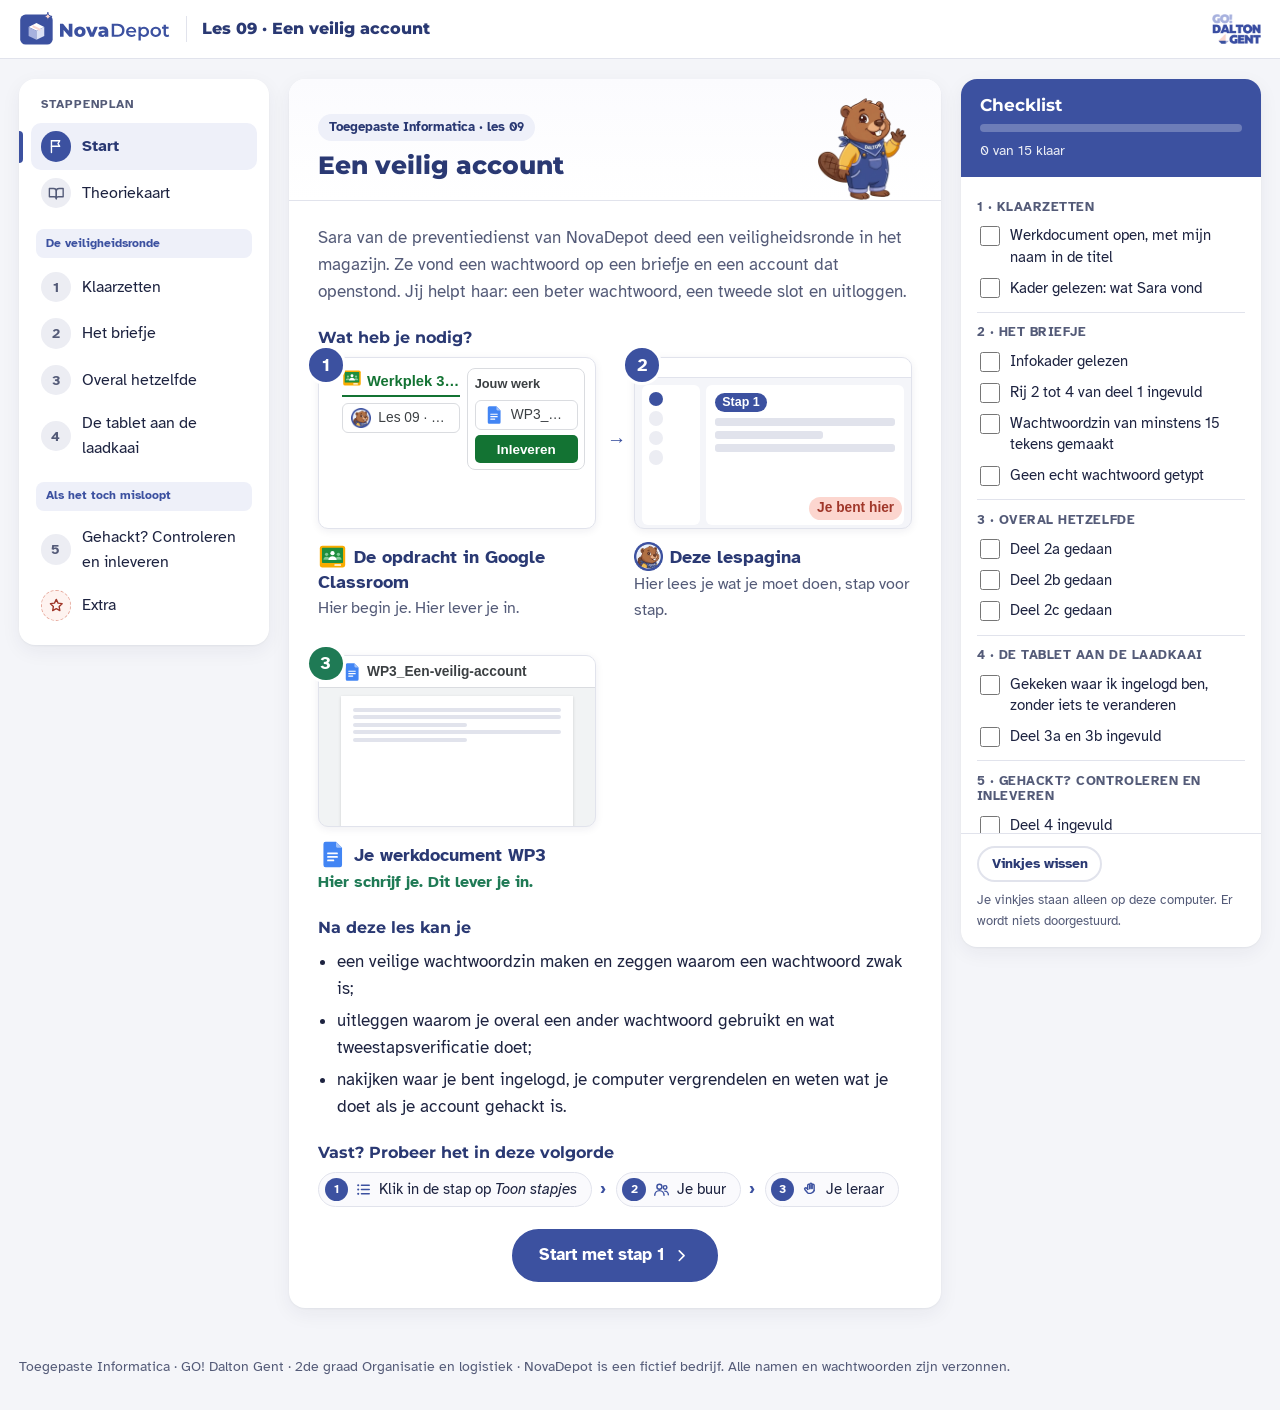
==== commit 664d83ff: "Echte schermafbeeldingen van Je apparaten, de wachtwoordvraag en Uitloggen (leerlingaccount) Samen m" ====
--- a/index.html
+++ b/index.html
@@ -400,8 +400,9 @@
               <li><details class="stapjes" open><summary><span class="doe-tekst">Bekijk waar <strong>jij</strong> bent ingelogd.</span><span class="stapjes-knop" aria-hidden="true"></span></summary>
                 <ol class="klein">
                   <li><p>Klik op deze knop: <a class="btn btn-primary btn-dl" href="https://google.com/devices" target="_blank" rel="noopener"><svg class="ic" aria-hidden="true"><use href="#i-link"/></svg> Waar ben ik ingelogd?</a><span class="sub">Er opent een nieuw tabblad met je Google-account.</span></p></li>
-                  <li><p>Kijk naar <strong>Je apparaten</strong>: de computers en toestellen waarop je bent of onlangs was ingelogd. De computer van vandaag staat erbij.</p><div class="teken-dev wijs" role="img" aria-label="Tekening van de lijst Je apparaten op google.com/devices: een computer die Deze computer heet, een andere computer en een telefoon. De namen en plaatsen zijn afgedekt. De lijst staat in een rood kader."><div class="td-kop">Je apparaten</div><div class="td-rij"><span class="td-ic"></span><span class="td-tekst"><i></i><i class="kort"></i></span><span class="td-nu">Deze computer</span></div><div class="td-rij"><span class="td-ic"></span><span class="td-tekst"><i></i><i class="kort"></i></span><span class="td-pijl">&#8250;</span></div><div class="td-rij"><span class="td-ic tel"></span><span class="td-tekst"><i></i><i class="kort"></i></span><span class="td-pijl">&#8250;</span></div></div></li>
-                  <li><p>Verander niets: je kijkt alleen.<span class="sub">Een toestel dat niet van jou is? Daar klik je op › <span class="ui">Uitloggen</span>. Vandaag verander je niets.</span></p><div class="teken-ui kolom" role="img" aria-label="Tekening: een toestel uit de lijst, met de knop Uitloggen in een rood kader."><span class="t-kop">Een tablet die niet van jou is</span><span class="t-knop tekst wijs">Uitloggen</span></div></li>
+                  <li><p>Vraagt Google je wachtwoord opnieuw? Dat is normaal: zo beschermt Google je account. Typ je wachtwoord › <span class="ui">Volgende</span>.<span class="sub">Kijk eerst of bovenaan <strong>accounts.google.com</strong> staat. Je wachtwoord typ je alleen op de echte aanmeldpagina.</span></p><img class="mini" src="assets/stapjes/wachtwoord-opnieuw.png" alt="Google vraagt: Als je wilt doorgaan, moet je eerst verifiëren dat jij het bent. Het vak Voer je wachtwoord in en de knop Volgende staan in een rood kader. Naam en e-mailadres zijn afgedekt." loading="lazy"></li>
+                  <li><p>Kijk naar <strong>Je apparaten</strong>: de computers en toestellen waarop je bent of onlangs was ingelogd. De computer van vandaag staat erbij.</p><img class="mini" src="assets/stapjes/je-apparaten.png" alt="De pagina Je apparaten in een Google-account. De computer waarop je nu werkt, staat bovenaan met Je huidige sessie, in een rood kader. Plaatsen zijn afgedekt." loading="lazy"></li>
+                  <li><p>Verander niets: je kijkt alleen.<span class="sub">Een toestel dat niet van jou is? Daar klik je op › <span class="ui">Uitloggen</span>. Vandaag verander je niets.</span></p><img class="mini" src="assets/stapjes/uitloggen.png" alt="Een toestel uit de lijst, opengeklikt. De knop Uitloggen staat in een rood kader. De plaats is afgedekt." loading="lazy"></li>
                 </ol>
               </details></li>
               <li><details class="stapjes" open><summary><span class="doe-tekst">Leer hoe je een computer <strong>vergrendelt</strong>.</span><span class="stapjes-knop" aria-hidden="true"></span></summary>
@@ -412,7 +413,7 @@
               <li><span class="doe-tekst">Doe <strong>deel 3a en 3b</strong>.</span><span class="sub">Typ je antwoord in de lichtblauwe vakken.</span></li>
             </ol>
           </div>
-          <div class="tip"><svg class="ic" aria-hidden="true"><use href="#i-bulb"/></svg><p><strong>Vraagt Google je wachtwoord opnieuw?</strong> Dat is normaal: zo beschermt Google je account. Staat bovenaan <strong>accounts.google.com</strong>? Typ dan je wachtwoord, zoals bij het aanmelden. Lukt het niet? Kijk naar het beeld bij stapje b en ga verder met deel 3.</p></div>
+          <div class="tip"><svg class="ic" aria-hidden="true"><use href="#i-bulb"/></svg><p><strong>Zie je je wachtwoord niet meer, of lukt het niet?</strong> Kijk dan naar de beelden bij de stapjes en ga verder met deel 3.</p></div>
         </div>
         <footer class="card-nav">
           <button class="btn" type="button" data-goto="3"><svg class="ic" aria-hidden="true"><use href="#i-left"/></svg> Stap 3</button>
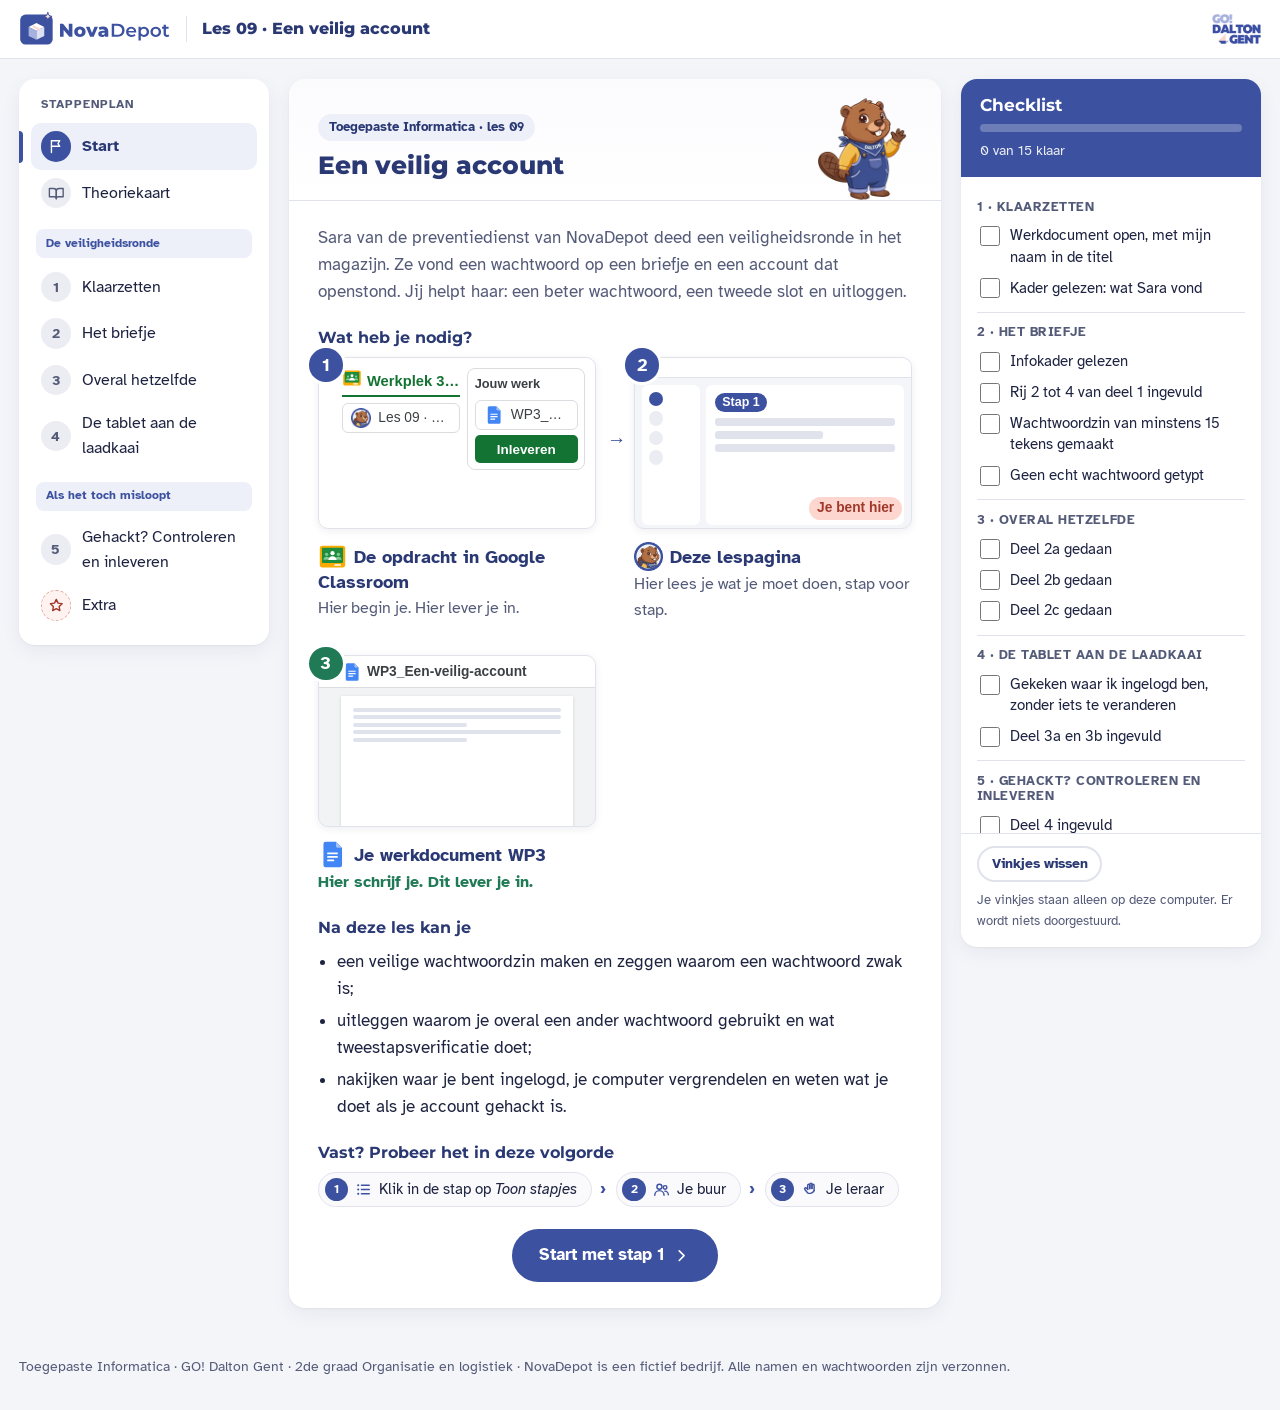
==== commit 7b03a291: "Filmpje Inleveren in de laatste stap, met het venster Je werk inleveren? Tot de leerlingen het syste" ====
--- a/index.html
+++ b/index.html
@@ -444,9 +444,11 @@
               <li><details class="stapjes" open><summary><span class="doe-tekst">Lever in.</span><span class="stapjes-knop" aria-hidden="true"></span></summary>
                 <ol class="klein">
                   <li><p>Klik in je opdracht in <strong class="met-logo"><img class="logo" src="assets/logos/classroom.svg" alt="">Google Classroom</strong> rechts op <span class="ui">Inleveren</span>.</p><div class="mock mock-opdracht mini-mock" role="img" aria-label="Tekening van de opdracht. Bij Jouw werk staat de knop Inleveren in een rood kader."><div class="mo-midden"><div class="mo-titel"><img class="logo" src="assets/logos/classroom.svg" alt="">Werkplek 3 — Een veilig account</div><div class="mo-chip"><img class="logo" src="assets/logos/lespagina.webp" alt=""><span>Lespagina · Les 09</span></div></div><div class="mo-werk"><div class="mo-werk-kop">Jouw werk</div><div class="mo-chip"><img class="logo" src="assets/logos/docs.svg" alt=""><span>WP3_Een-veilig-account</span></div><div class="mo-knop wijs">Inleveren</div></div></div></li>
+                  <li><p>Klik in het venster <em>Je werk inleveren?</em> nog eens op <span class="ui">Inleveren</span>.<span class="sub">Daarna staat er rechts <em>Ingeleverd</em>.</span></p></li>
                 </ol>
               </details></li>
             </ol>
+            <figure class="clip"><video src="assets/video/inleveren.mp4" poster="assets/video/inleveren.jpg" autoplay loop muted playsinline controls preload="metadata" aria-label="Filmpje: rechts, bij Jouw werk, op Inleveren klikken; in het venster Je werk inleveren? nog eens op Inleveren klikken; daarna staat er Ingeleverd."></video><figcaption>Filmpje van 10 seconden: zo lever je in. Het is een andere opdracht, de knoppen zijn dezelfde.</figcaption></figure>
           </div>
           <div class="info" role="group" aria-labelledby="info-gehackt">
             <div class="info-kop"><svg class="ic" aria-hidden="true"><use href="#i-info"/></svg><span class="info-soort">Info</span><h3 id="info-gehackt">Is je account gehackt?</h3><span class="info-bij">bij deel 4</span></div>
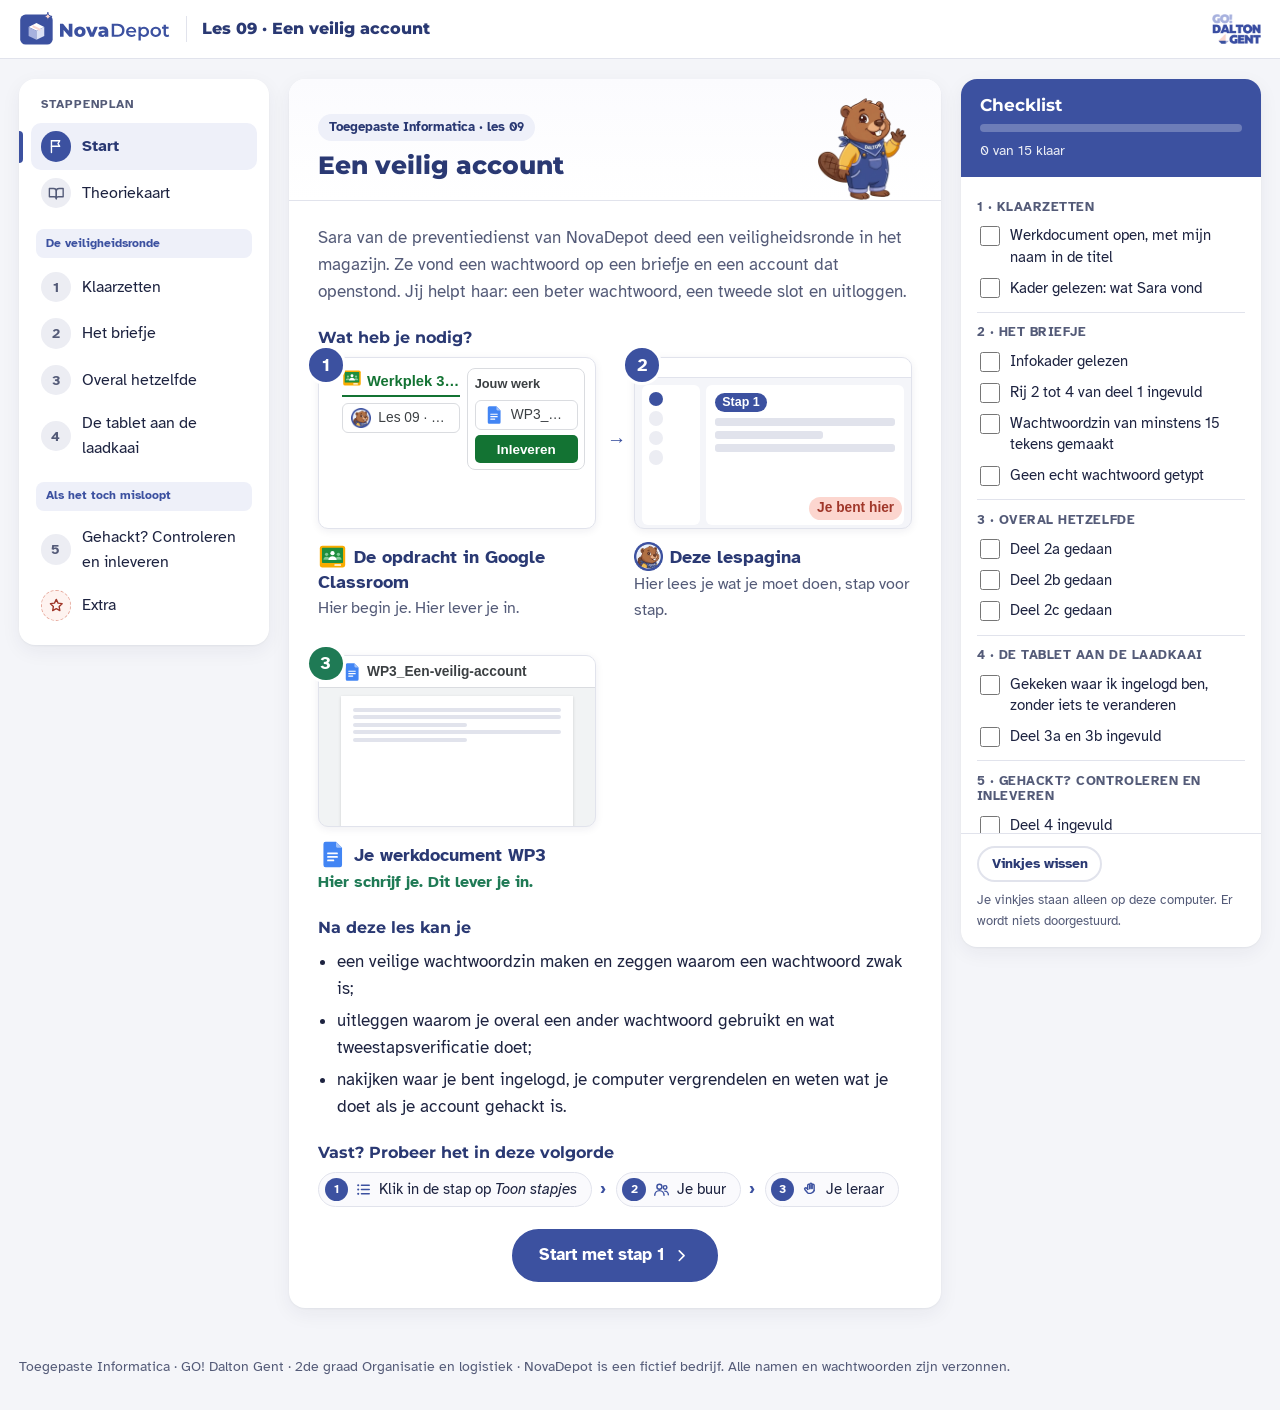
==== commit 9597bddc: "Stap 2: het rode kader alleen rond het vak van die handeling (Veilig? of Waarom?) Co-Authored-By: Cl" ====
--- a/index.html
+++ b/index.html
@@ -164,7 +164,7 @@
               <ul>
                 <li>Je start in Classroom, bij de opdracht van vandaag.</li>
                 <li>In de opdracht staan de lespagina en je werkdocument.</li>
-                <li>Klaar? Klik in de opdracht op <span class="ui">Inleveren</span>.</li>
+                <li>Klaar? Doe de zelftest in de laatste stap. Dan zie je hoe je inlevert.</li>
               </ul>
             </section>
             <section class="t-card">
@@ -242,7 +242,7 @@
                 <li>Een voorbeeld uit een les gebruiken als echt wachtwoord.</li>
                 <li>Twee wachtwoorden na elkaar aanzien voor tweestapsverificatie: dat is twee keer iets wat je weet.</li>
                 <li>Een tabblad sluiten en denken dat je uitgelogd bent.</li>
-                <li>Je wachtwoord delen met een vriend. Bijna 2 op de 3 Vlaamse jongeren deden dat het voorbije jaar.</li>
+                <li>Je wachtwoord delen met een vriend of een collega. Bijna 2 op de 3 Vlaamse jongeren deelden het voorbije jaar een wachtwoord, 1 op 6 met een vriend.</li>
               </ul>
             </section>
           </div>
@@ -296,8 +296,8 @@
               <li><details class="stapjes" open><summary><span class="doe-tekst">Vul de tabel van <strong>deel 1</strong> in.</span><span class="stapjes-knop" aria-hidden="true"></span></summary>
                 <ol class="klein">
                   <li><p>Kijk naar het briefje op de magazijn-pc. Rij 1 van de tabel is al ingevuld: dat deden we samen.</p><div class="teken-scherm" role="img" aria-label="Tekening van het scherm van de magazijn-pc. Op het scherm kleeft een geel briefje met het wachtwoord Nova2026!"><div class="ts-beeld"><div class="ts-venster"><span></span><span class="kort"></span><span></span></div><div class="ts-briefje wijs">Nova2026!</div></div><div class="ts-voet"></div><div class="ts-voet2"></div></div></li>
-                  <li><p>Typ bij rij 2, 3 en 4 in het lichtblauwe vak: <strong>ja</strong> of <strong>nee</strong>.</p><table class="teken-wd" role="img" aria-label="Tekening van de tabel in deel 1. Rij 1, Nova2026! met nee en een reden, is al ingevuld. In de andere rijen staan lichtblauwe vakken."><tr><th>Wachtwoord</th><th>Veilig?</th><th>Waarom?</th></tr><tr><td>Nova2026!</td><td class="grijs">nee</td><td class="grijs">Te kort: 9 tekens …</td></tr><tr><td>tompeeters</td><td class="vak wijs"></td><td class="vak breed wijs"></td></tr></table></li>
-                  <li><p>Typ bij <strong>Waarom?</strong> één reden.</p><table class="teken-wd" role="img" aria-label="Tekening van de tabel in deel 1. Rij 1 is al ingevuld. In de andere rijen staat bij Waarom een lichtblauw vak."><tr><th>Wachtwoord</th><th>Veilig?</th><th>Waarom?</th></tr><tr><td>Nova2026!</td><td class="grijs">nee</td><td class="grijs">Te kort: 9 tekens …</td></tr><tr><td>tompeeters</td><td class="vak wijs"></td><td class="vak breed wijs"></td></tr></table></li>
+                  <li><p>Typ bij rij 2, 3 en 4 in het lichtblauwe vak: <strong>ja</strong> of <strong>nee</strong>.</p><table class="teken-wd" role="img" aria-label="Tekening van de tabel in deel 1. Rij 1, Nova2026! met nee en een reden, is al ingevuld. In de andere rijen staan lichtblauwe vakken."><tr><th>Wachtwoord</th><th>Veilig?</th><th>Waarom?</th></tr><tr><td>Nova2026!</td><td class="grijs">nee</td><td class="grijs">Te kort: 9 tekens …</td></tr><tr><td>tompeeters</td><td class="vak wijs"></td><td class="vak breed"></td></tr></table></li>
+                  <li><p>Typ bij <strong>Waarom?</strong> één reden.</p><table class="teken-wd" role="img" aria-label="Tekening van de tabel in deel 1. Rij 1 is al ingevuld. In de andere rijen staat bij Waarom een lichtblauw vak."><tr><th>Wachtwoord</th><th>Veilig?</th><th>Waarom?</th></tr><tr><td>Nova2026!</td><td class="grijs">nee</td><td class="grijs">Te kort: 9 tekens …</td></tr><tr><td>tompeeters</td><td class="vak"></td><td class="vak breed wijs"></td></tr></table></li>
                 </ol>
               </details></li>
               <li><details class="stapjes" open><summary><span class="doe-tekst">Maak je eigen <strong>wachtwoordzin</strong> voor de magazijn-pc.</span><span class="stapjes-knop" aria-hidden="true"></span></summary>
@@ -413,7 +413,7 @@
               <li><span class="doe-tekst">Doe <strong>deel 3a en 3b</strong>.</span><span class="sub">Typ je antwoord in de lichtblauwe vakken.</span></li>
             </ol>
           </div>
-          <div class="tip"><svg class="ic" aria-hidden="true"><use href="#i-bulb"/></svg><p><strong>Zie je je wachtwoord niet meer, of lukt het niet?</strong> Kijk dan naar de beelden bij de stapjes en ga verder met deel 3.</p></div>
+          <div class="tip"><svg class="ic" aria-hidden="true"><use href="#i-bulb"/></svg><p><strong>Weet je je wachtwoord niet meer, of lukt het niet?</strong> Kijk dan naar de beelden bij de stapjes en ga verder met deel 3.</p></div>
         </div>
         <footer class="card-nav">
           <button class="btn" type="button" data-goto="3"><svg class="ic" aria-hidden="true"><use href="#i-left"/></svg> Stap 3</button>
@@ -433,22 +433,14 @@
           <img class="mascotte-kop" src="assets/mascotte/dalton_inleveren.webp" alt="" width="120" height="120">
         </header>
         <div class="card-body">
-          <p class="intro">Tom krijgt een mail over een aanmelding op een onbekend toestel. Wat doet hij? Daarna test je jezelf en lever je in.</p>
+          <p class="intro">Tom krijgt een mail over een aanmelding op een onbekend toestel. Wat doet hij? Daarna test je jezelf. Alle drie juist? Dan zie je hoe je inlevert.</p>
           <div class="todo-box">
             <div class="todo-head"><h3><svg class="ic" aria-hidden="true"><use href="#i-list"/></svg> Wat moet je doen?</h3><div class="modus" role="group" aria-label="Hoe wil je de uitleg?"><button type="button" class="modus-btn" data-modus="stap" aria-pressed="true">Stap voor stap</button><button type="button" class="modus-btn" data-modus="kort" aria-pressed="false">Kort</button></div></div>
             <ol class="doe">
               <li><span class="doe-tekst">Lees het infokader hieronder.</span><span class="sub">Tom kreeg een mail over een aanmelding op een onbekend toestel.</span></li>
               <li><span class="doe-tekst">Vul <strong>deel 4</strong> in.</span><span class="sub">Deel 4a: een x bij één antwoord. Deel 4b: een x bij de drie juiste.</span></li>
-              <li><span class="doe-tekst">Doe de <strong>zelftest</strong> hieronder.</span><span class="sub">Er wordt niets bewaard.</span></li>
-              <li><span class="doe-tekst">Loop de <strong>controletabel</strong> onderaan je werkdocument na.</span><span class="sub">Typ een x bij wat klopt. Staat er iets open? Werk het eerst af.</span></li>
-              <li><details class="stapjes" open><summary><span class="doe-tekst">Lever in.</span><span class="stapjes-knop" aria-hidden="true"></span></summary>
-                <ol class="klein">
-                  <li><p>Klik in je opdracht in <strong class="met-logo"><img class="logo" src="assets/logos/classroom.svg" alt="">Google Classroom</strong> rechts op <span class="ui">Inleveren</span>.</p><div class="mock mock-opdracht mini-mock" role="img" aria-label="Tekening van de opdracht. Bij Jouw werk staat de knop Inleveren in een rood kader."><div class="mo-midden"><div class="mo-titel"><img class="logo" src="assets/logos/classroom.svg" alt="">Werkplek 3 — Een veilig account</div><div class="mo-chip"><img class="logo" src="assets/logos/lespagina.webp" alt=""><span>Lespagina · Les 09</span></div></div><div class="mo-werk"><div class="mo-werk-kop">Jouw werk</div><div class="mo-chip"><img class="logo" src="assets/logos/docs.svg" alt=""><span>WP3_Een-veilig-account</span></div><div class="mo-knop wijs">Inleveren</div></div></div></li>
-                  <li><p>Klik in het venster <em>Je werk inleveren?</em> nog eens op <span class="ui">Inleveren</span>.<span class="sub">Daarna staat er rechts <em>Ingeleverd</em>.</span></p></li>
-                </ol>
-              </details></li>
-            </ol>
-            <figure class="clip"><video src="assets/video/inleveren.mp4" poster="assets/video/inleveren.jpg" autoplay loop muted playsinline controls preload="metadata" aria-label="Filmpje: rechts, bij Jouw werk, op Inleveren klikken; in het venster Je werk inleveren? nog eens op Inleveren klikken; daarna staat er Ingeleverd."></video><figcaption>Filmpje van 10 seconden: zo lever je in. Het is een andere opdracht, de knoppen zijn dezelfde.</figcaption></figure>
+              <li><span class="doe-tekst">Doe de <strong>zelftest</strong> hieronder.</span><span class="sub">Alle drie juist? Dan zie je hoe je inlevert.</span></li>
+            </ol>
           </div>
           <div class="info" role="group" aria-labelledby="info-gehackt">
             <div class="info-kop"><svg class="ic" aria-hidden="true"><use href="#i-info"/></svg><span class="info-soort">Info</span><h3 id="info-gehackt">Is je account gehackt?</h3><span class="info-bij">bij deel 4</span></div>
@@ -490,6 +482,25 @@
               </div>
               <p class="feedback" role="status"></p>
             </div>
+          </div>
+          <p class="slot" aria-live="polite" data-codewoord="SLEUTEL"><svg class="ic ic-dicht" aria-hidden="true"><use href="#i-lock"/></svg><svg class="ic ic-open" aria-hidden="true"><use href="#i-check-circle"/></svg><span class="slot-tekst">Beantwoord de drie vragen hierboven juist. Dan zie je hier hoe je inlevert.</span></p>
+          <div class="todo-box" data-na-zelftest="c5b">
+            <div class="todo-head"><h3><svg class="ic" aria-hidden="true"><use href="#i-list"/></svg> Afwerken en inleveren</h3><div class="modus" role="group" aria-label="Hoe wil je de uitleg?"><button type="button" class="modus-btn" data-modus="stap" aria-pressed="true">Stap voor stap</button><button type="button" class="modus-btn" data-modus="kort" aria-pressed="false">Kort</button></div></div>
+            <ol class="doe">
+              <li><details class="stapjes" open><summary><span class="doe-tekst">Typ het codewoord in je werkdocument.</span><span class="stapjes-knop" aria-hidden="true"></span></summary>
+                <ol class="klein">
+                  <li><p>Scroll naar <strong>Nalezen</strong>, onderaan je werkdocument. Typ het codewoord in het vak.<span class="sub">Het codewoord staat in de groene regel hierboven.</span></p><img class="mini" src="assets/stapjes/s5-codewoord.png" alt="Nalezen in het werkdocument: de vraag naar het codewoord van de zelftest, met het vak eronder in een rood kader." loading="lazy"></li>
+                </ol>
+              </details></li>
+              <li><span class="doe-tekst">Loop de <strong>controletabel</strong> onderaan je werkdocument na.</span><span class="sub">Typ een x bij wat klopt. Staat er iets open? Werk het eerst af.</span></li>
+              <li><details class="stapjes" open><summary><span class="doe-tekst">Lever in.</span><span class="stapjes-knop" aria-hidden="true"></span></summary>
+                <ol class="klein">
+                  <li><p>Klik in je opdracht in <strong class="met-logo"><img class="logo" src="assets/logos/classroom.svg" alt="">Google Classroom</strong> rechts op <span class="ui">Inleveren</span>.</p><div class="mock mock-opdracht mini-mock" role="img" aria-label="Tekening van de opdracht. Bij Jouw werk staat de knop Inleveren in een rood kader."><div class="mo-midden"><div class="mo-titel"><img class="logo" src="assets/logos/classroom.svg" alt="">Werkplek 3 — Een veilig account</div><div class="mo-chip"><img class="logo" src="assets/logos/lespagina.webp" alt=""><span>Lespagina · Les 09</span></div></div><div class="mo-werk"><div class="mo-werk-kop">Jouw werk</div><div class="mo-chip"><img class="logo" src="assets/logos/docs.svg" alt=""><span>WP3_Een-veilig-account</span></div><div class="mo-knop wijs">Inleveren</div></div></div></li>
+                  <li><p>Klik in het venster <em>Je werk inleveren?</em> nog eens op <span class="ui">Inleveren</span>.<span class="sub">Daarna staat er rechts <em>Ingeleverd</em>.</span></p></li>
+                </ol>
+              </details></li>
+            </ol>
+            <figure class="clip"><video src="assets/video/inleveren.mp4" poster="assets/video/inleveren.jpg" autoplay loop muted playsinline controls preload="metadata" aria-label="Filmpje: rechts, bij Jouw werk, op Inleveren klikken; in het venster Je werk inleveren? nog eens op Inleveren klikken; daarna staat er Ingeleverd."></video><figcaption>Filmpje van 10 seconden: zo lever je in. Het is een andere opdracht, de knoppen zijn dezelfde.</figcaption></figure>
           </div>
         </div>
         <footer class="card-nav">
@@ -554,8 +565,8 @@
       </div>
       <div class="cl-group" data-step="5"><h3>5 · Gehackt? Controleren en inleveren</h3>
         <label class="cl-item"><input type="checkbox" id="c5a"><span>Deel 4 ingevuld</span></label>
-        <label class="cl-item"><input type="checkbox" id="c5b"><span>Zelftest gedaan</span></label>
-        <label class="cl-item"><input type="checkbox" id="c5c"><span>Controletabel nagelezen</span></label>
+        <label class="cl-item"><input type="checkbox" id="c5b"><span>Zelftest: alle drie juist</span></label>
+        <label class="cl-item"><input type="checkbox" id="c5c"><span>Codewoord getypt, controletabel nagelezen</span></label>
         <label class="cl-item"><input type="checkbox" id="c5d"><span>Werkdocument ingeleverd</span></label>
       </div>
     </div>
--- a/css/style.css
+++ b/css/style.css
@@ -656,6 +656,9 @@
 .teken-wd td.grijs { color: #5F6368; font-style: italic; }
 .teken-wd td.vak { background: #F3F5FC; min-width: 70px; height: 24px; }
 .teken-wd td.vak.breed { min-width: 150px; }
+/* Chrome tekent geen box-shadow op een tabelcel met samengevoegde randen: het rode kader is hier een outline
+   (gezien bij het nakijken op 18-10-2026; zelfde regel als ORLO les 11) */
+.teken-wd td.wijs { box-shadow: none; outline: 4px solid #C5221F; outline-offset: -3px; }
 
 /* tekening: de lijst met toestellen op google.com/devices; toestelnamen en plaatsen zijn grijze balkjes */
 .teken-dev { justify-self: start; width: 100%; max-width: 380px; background: #fff; border: 1px solid var(--line); border-radius: 8px; font-family: "Segoe UI", Arial, sans-serif; font-size: 14px; color: #1F1F1F; }
@@ -669,3 +672,17 @@
 .teken-dev .td-tekst i.kort { width: 35%; background: #E1E3EC; }
 .teken-dev .td-nu { font-size: 12px; color: #137333; font-weight: 600; white-space: nowrap; }
 .teken-dev .td-pijl { color: #5F6368; }
+
+/* Inleveren pas na de zelftest (15-10-2026, _afspraken/lespagina.md): de regel onder de zelftest.
+   Zonder JavaScript is er geen slot, dus ook geen regel. */
+.slot { display: none; }
+body.js .slot { display: flex; align-items: center; gap: .6rem; margin: 0 0 1.2rem; padding: .75rem 1rem;
+  border-radius: var(--radius-sm); background: var(--peri-soft); color: var(--navy-deep); font-weight: 700; }
+.slot .ic { width: 1.3rem; height: 1.3rem; flex-shrink: 0; }
+.slot-tekst { line-height: 1.35; }
+.slot .ic-open { display: none; }
+.slot.open { background: var(--ok-soft); color: var(--ok); }
+.slot.open .ic-dicht { display: none; }
+.slot.open .ic-open { display: inline-block; }
+
+.slot .codewoord { background: #fff; color: var(--navy-deep); letter-spacing: .06em; padding: .05rem .45rem; border-radius: 6px; border: 1px solid var(--peri); }
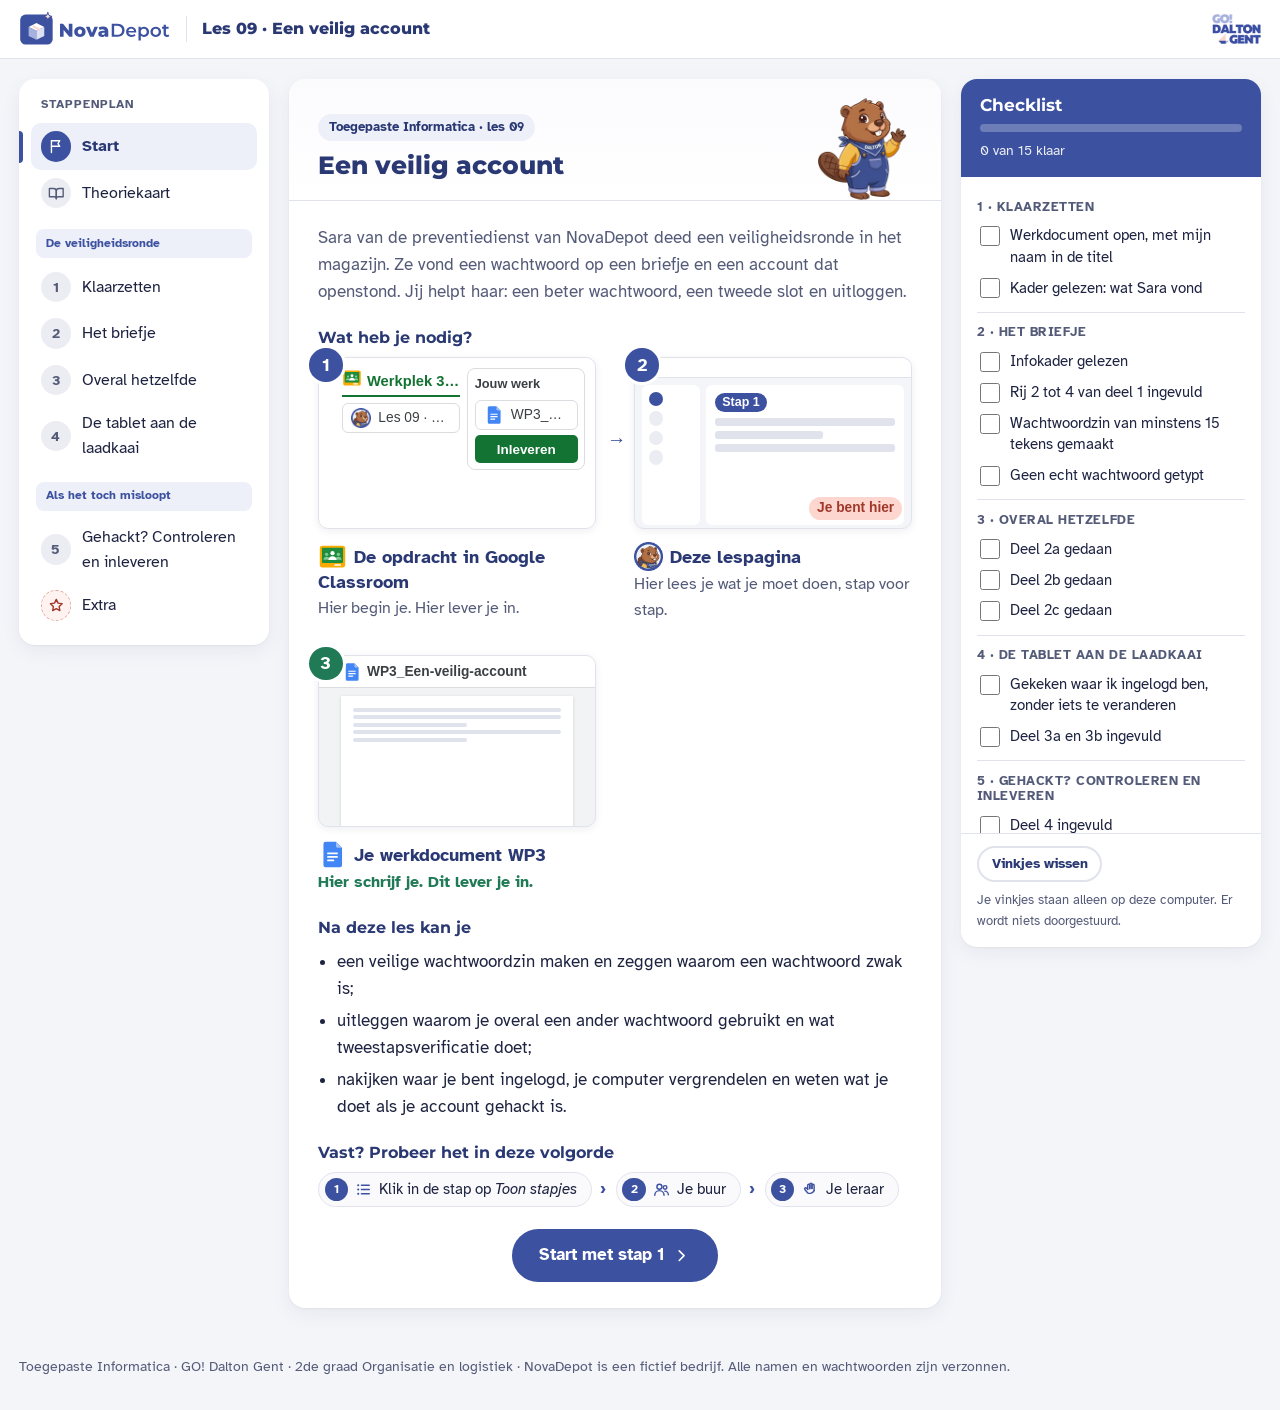
==== commit 893c9500: "Lespagina begint in Kort, zonder knop Stap voor stap / Kort Jonas, 18-10-2026: 'Zet ze op kort.' en " ====
--- a/index.html
+++ b/index.html
@@ -7,7 +7,7 @@
   <link rel="icon" href="assets/logos/lespagina-icon.png" type="image/png">
   <link rel="stylesheet" href="css/style.css">
 </head>
-<body data-storage="novadepot_account_v1_" data-modus-start="stap" data-laatste-stap="5" data-ai-hulp="uit">
+<body data-storage="novadepot_account_v1_" data-modus-start="kort" data-laatste-stap="5" data-ai-hulp="uit">
 
 <!-- Pictogrammen: eenvoudige lijntekeningen, eigen werk. Gebruik: een svg met class "ic" en daarin use met href naar het symbool. -->
 <svg xmlns="http://www.w3.org/2000/svg" style="display:none">
@@ -260,7 +260,7 @@
         <div class="card-body">
           <p class="intro">Je opent je werkdocument en leest wat Sara vond.</p>
           <div class="todo-box">
-            <div class="todo-head"><h3><svg class="ic" aria-hidden="true"><use href="#i-list"/></svg> Wat moet je doen?</h3><div class="modus" role="group" aria-label="Hoe wil je de uitleg?"><button type="button" class="modus-btn" data-modus="stap" aria-pressed="true">Stap voor stap</button><button type="button" class="modus-btn" data-modus="kort" aria-pressed="false">Kort</button></div></div>
+            <div class="todo-head"><h3><svg class="ic" aria-hidden="true"><use href="#i-list"/></svg> Wat moet je doen?</h3></div>
             <ol class="doe">
               <li><details class="stapjes" open><summary><span class="doe-tekst">Open je werkdocument <strong>WP3_Een-veilig-account</strong>.</span><span class="stapjes-knop" aria-hidden="true"></span></summary>
                 <ol class="klein">
@@ -290,7 +290,7 @@
         <div class="card-body">
           <p class="intro">Sara vond een wachtwoord op een briefje. Jij beoordeelt wachtwoorden en maakt er zelf een dat wel veilig is.</p>
           <div class="todo-box">
-            <div class="todo-head"><h3><svg class="ic" aria-hidden="true"><use href="#i-list"/></svg> Wat moet je doen?</h3><div class="modus" role="group" aria-label="Hoe wil je de uitleg?"><button type="button" class="modus-btn" data-modus="stap" aria-pressed="true">Stap voor stap</button><button type="button" class="modus-btn" data-modus="kort" aria-pressed="false">Kort</button></div></div>
+            <div class="todo-head"><h3><svg class="ic" aria-hidden="true"><use href="#i-list"/></svg> Wat moet je doen?</h3></div>
             <ol class="doe">
               <li><span class="doe-tekst">Lees het infokader hieronder.</span><span class="sub">Je leest eerst. Daarna beoordeel je wachtwoorden.</span></li>
               <li><details class="stapjes" open><summary><span class="doe-tekst">Vul de tabel van <strong>deel 1</strong> in.</span><span class="stapjes-knop" aria-hidden="true"></span></summary>
@@ -339,7 +339,7 @@
         <div class="card-body">
           <p class="intro">Tom gebruikt het wachtwoord van het briefje ook voor zijn e-mail. Wat is daar mis mee, en wat helpt?</p>
           <div class="todo-box">
-            <div class="todo-head"><h3><svg class="ic" aria-hidden="true"><use href="#i-list"/></svg> Wat moet je doen?</h3><div class="modus" role="group" aria-label="Hoe wil je de uitleg?"><button type="button" class="modus-btn" data-modus="stap" aria-pressed="true">Stap voor stap</button><button type="button" class="modus-btn" data-modus="kort" aria-pressed="false">Kort</button></div></div>
+            <div class="todo-head"><h3><svg class="ic" aria-hidden="true"><use href="#i-list"/></svg> Wat moet je doen?</h3></div>
             <ol class="doe">
               <li><span class="doe-tekst">Lees de twee infokaders hieronder.</span><span class="sub">Ze staan in de volgorde van de vragen.</span></li>
               <li><details class="stapjes" open><summary><span class="doe-tekst">Doe <strong>deel 2a</strong>.</span><span class="stapjes-knop" aria-hidden="true"></span></summary>
@@ -395,7 +395,7 @@
         <div class="card-body">
           <p class="intro">Het account van Tom stond nog open op de tablet. Jij kijkt in je eigen Google-account waar jij bent ingelogd.</p>
           <div class="todo-box">
-            <div class="todo-head"><h3><svg class="ic" aria-hidden="true"><use href="#i-list"/></svg> Wat moet je doen?</h3><div class="modus" role="group" aria-label="Hoe wil je de uitleg?"><button type="button" class="modus-btn" data-modus="stap" aria-pressed="true">Stap voor stap</button><button type="button" class="modus-btn" data-modus="kort" aria-pressed="false">Kort</button></div></div>
+            <div class="todo-head"><h3><svg class="ic" aria-hidden="true"><use href="#i-list"/></svg> Wat moet je doen?</h3></div>
             <ol class="doe">
               <li><details class="stapjes" open><summary><span class="doe-tekst">Bekijk waar <strong>jij</strong> bent ingelogd.</span><span class="stapjes-knop" aria-hidden="true"></span></summary>
                 <ol class="klein">
@@ -435,7 +435,7 @@
         <div class="card-body">
           <p class="intro">Tom krijgt een mail over een aanmelding op een onbekend toestel. Wat doet hij? Daarna test je jezelf. Alle drie juist? Dan zie je hoe je inlevert.</p>
           <div class="todo-box">
-            <div class="todo-head"><h3><svg class="ic" aria-hidden="true"><use href="#i-list"/></svg> Wat moet je doen?</h3><div class="modus" role="group" aria-label="Hoe wil je de uitleg?"><button type="button" class="modus-btn" data-modus="stap" aria-pressed="true">Stap voor stap</button><button type="button" class="modus-btn" data-modus="kort" aria-pressed="false">Kort</button></div></div>
+            <div class="todo-head"><h3><svg class="ic" aria-hidden="true"><use href="#i-list"/></svg> Wat moet je doen?</h3></div>
             <ol class="doe">
               <li><span class="doe-tekst">Lees het infokader hieronder.</span><span class="sub">Tom kreeg een mail over een aanmelding op een onbekend toestel.</span></li>
               <li><span class="doe-tekst">Vul <strong>deel 4</strong> in.</span><span class="sub">Deel 4a: een x bij één antwoord. Deel 4b: een x bij de drie juiste.</span></li>
@@ -485,7 +485,7 @@
           </div>
           <p class="slot" aria-live="polite" data-codewoord="SLEUTEL"><svg class="ic ic-dicht" aria-hidden="true"><use href="#i-lock"/></svg><svg class="ic ic-open" aria-hidden="true"><use href="#i-check-circle"/></svg><span class="slot-tekst">Beantwoord de drie vragen hierboven juist. Dan zie je hier hoe je inlevert.</span></p>
           <div class="todo-box" data-na-zelftest="c5b">
-            <div class="todo-head"><h3><svg class="ic" aria-hidden="true"><use href="#i-list"/></svg> Afwerken en inleveren</h3><div class="modus" role="group" aria-label="Hoe wil je de uitleg?"><button type="button" class="modus-btn" data-modus="stap" aria-pressed="true">Stap voor stap</button><button type="button" class="modus-btn" data-modus="kort" aria-pressed="false">Kort</button></div></div>
+            <div class="todo-head"><h3><svg class="ic" aria-hidden="true"><use href="#i-list"/></svg> Afwerken en inleveren</h3></div>
             <ol class="doe">
               <li><details class="stapjes" open><summary><span class="doe-tekst">Typ het codewoord in je werkdocument.</span><span class="stapjes-knop" aria-hidden="true"></span></summary>
                 <ol class="klein">
